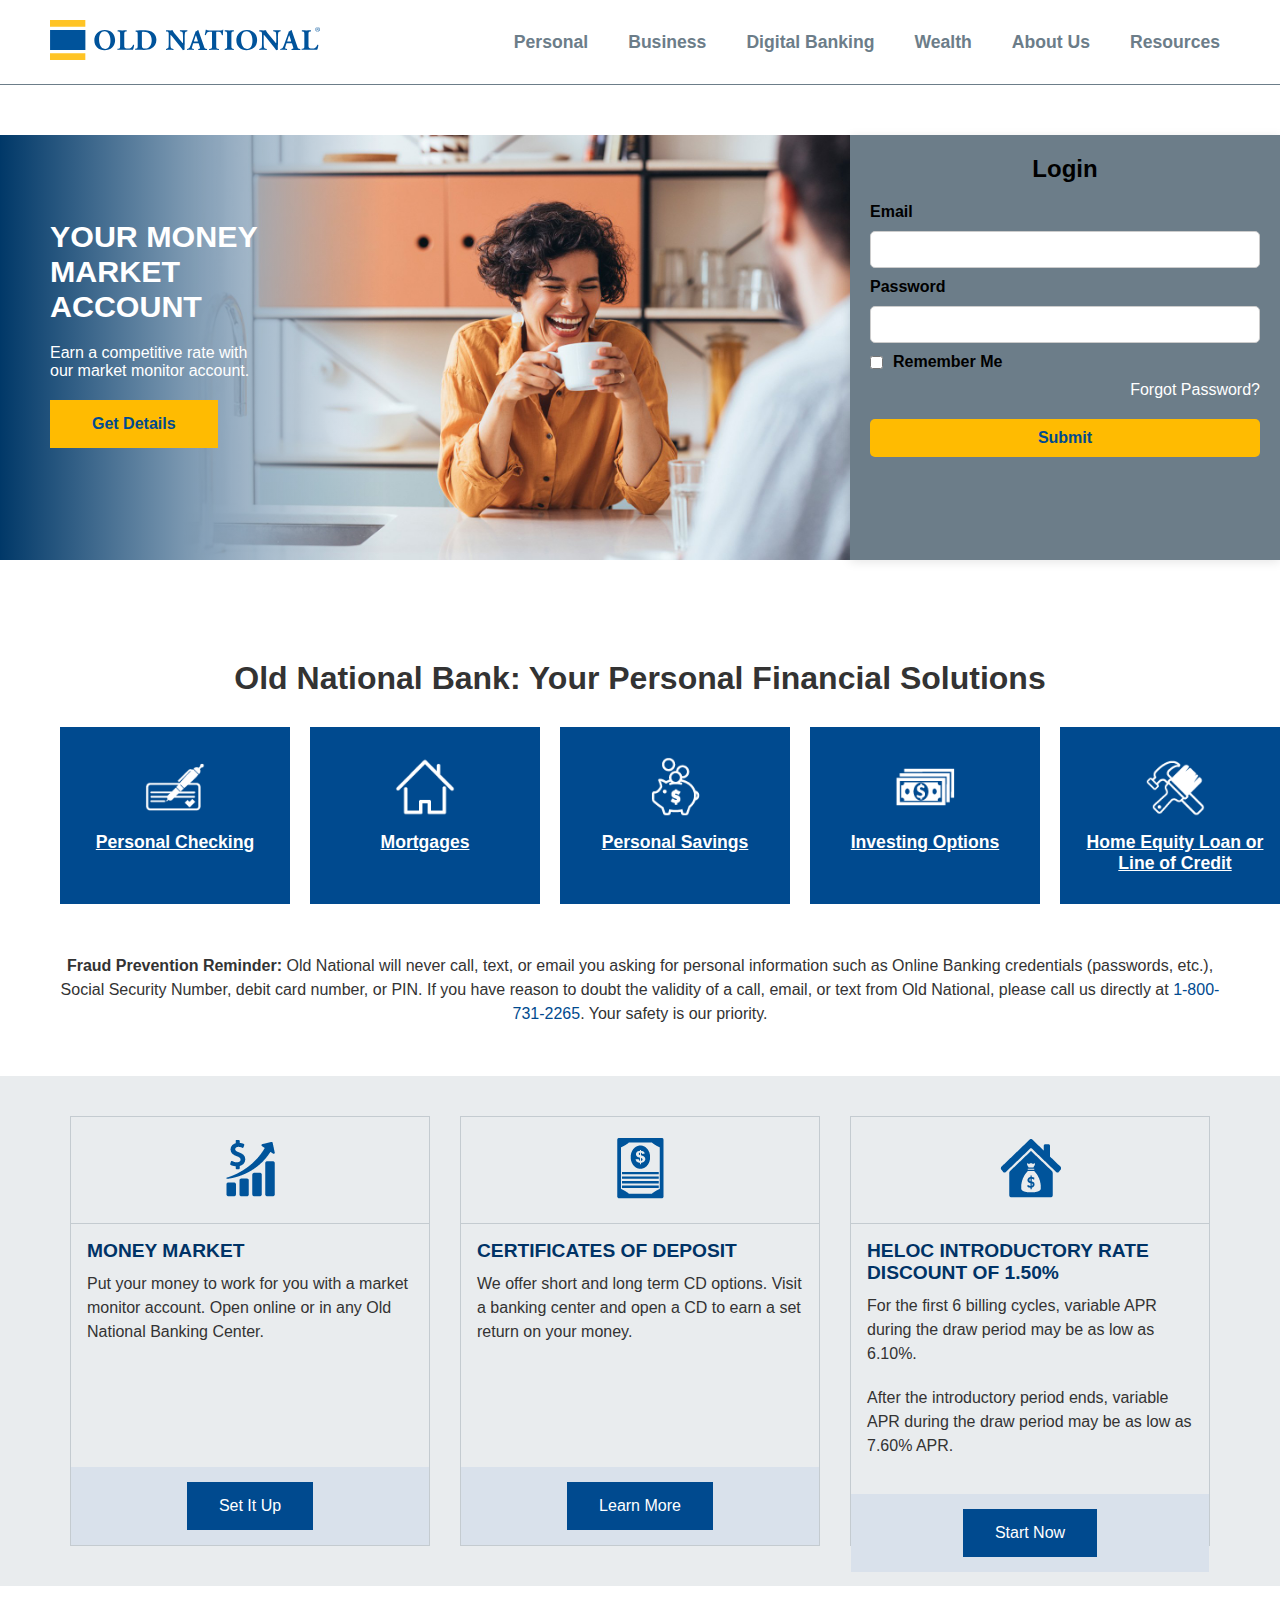
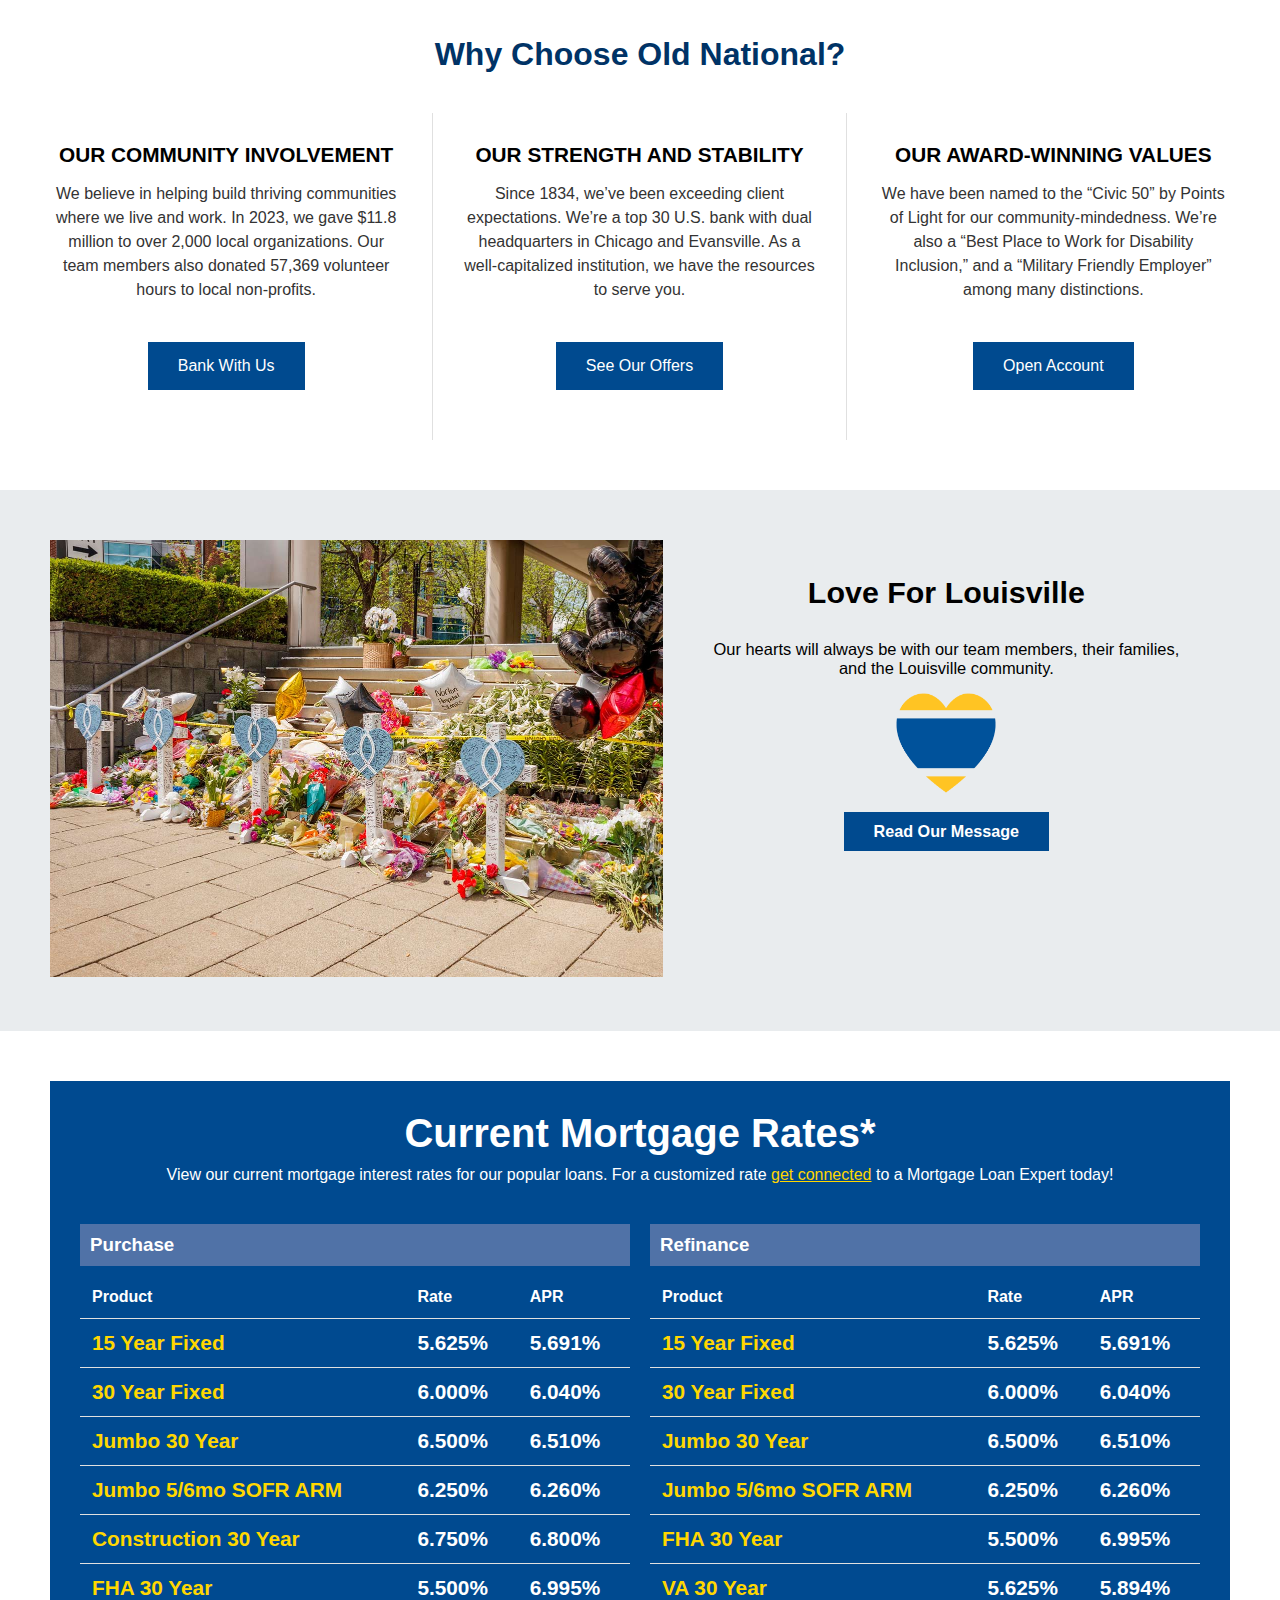
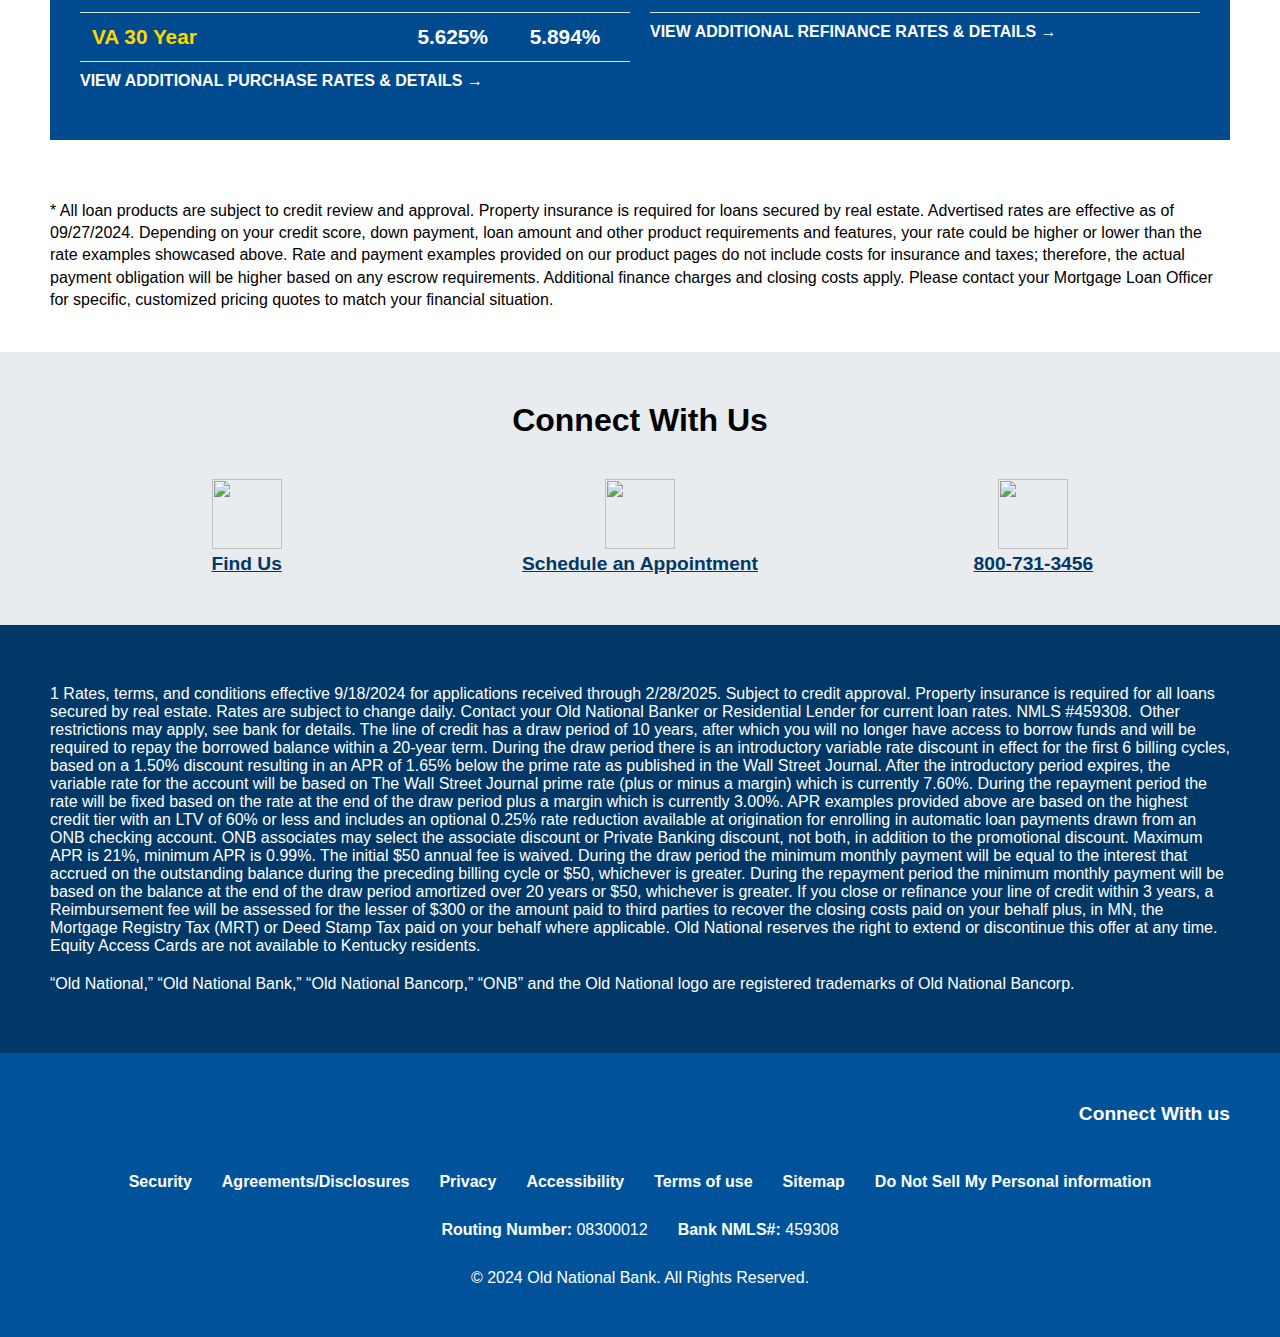
==== index.html @ 46759525 "first commit" ====
<!DOCTYPE html>
<html lang="en">
<head>
  <meta charset="UTF-8">
  <meta name="viewport" content="width=device-width, initial-scale=1.0">
  <title>Responsive Navbar</title>
  <link rel="stylesheet" href="/css/style.css">
  
</head>
<body>

  <!-- Navbar Section -->
  <nav class="navbar">
    <div class="logo">
      <img src="/assets/image/svgexport-2.svg" alt="Logo">
    </div>
    <ul class="nav-links">
      <li><a href="#">Personal</a></li>
      <li><a href="#">Business</a></li>
      <li><a href="#">Digital Banking</a></li>
      <li><a href="#">Wealth</a></li>
      <li><a href="#">About Us</a></li>
      <li><a href="#">Resources</a></li>
    </ul>
    <div class="menu-icon">
      <span>&#9776;</span>
    </div>
  </nav>
   <div class="secTwo">
    <img src="/assets/image/gettyimages-1421336530_1920x960.jpg" alt="" class="obj1">
    <div class="overlay"></div>
    <div class="OverlayText">
      <h2>YOUR MONEY MARKET ACCOUNT</h2>
      <p>Earn a competitive rate with our market monitor account.</p>
      <button>Get Details</button>
     </div>
    <div class="login-container">
      <h2>Login</h2>
      <form action="/login" method="post">
          <label for="email">Email</label>
          <input type="email" id="email" name="email" required>
  
          <label for="password">Password</label>
          <input type="password" id="password" name="password" required>
  
          <div class="checkbox-label">
              <input type="checkbox" id="remember" name="remember">
              <label for="remember">Remember Me</label>
          </div>
  
          <a href="/forgot-password" class="forgot-password">Forgot Password?</a>
  
          <button type="submit">Submit</button>
      </form>
  </div>
  </div>

  <div class="container12">
    <h1>Old National Bank: Your Personal Financial Solutions</h1>

    <div class="card-container">
        <div class="card">
            <img src="/assets/image/order-checks-white_70x70.png" alt="Personal Checking">
            <p> <a href="">Personal Checking</a></p>
        </div>
        <div class="card">
            <img src="/assets/image/house-white_70x70.png" alt="Mortgages">
            <p><a href=""> Mortgages </a></p>
        </div>
        <div class="card">
            <img src="/assets/image/personal-savings-icon.png" alt="Personal Savings">
            <p><a href="">Personal Savings </a> </p>
        </div>
        <div class="card">
            <img src="/assets/image/dollar-white_70x70.png" alt="Investing Options">
            <p><a href="">Investing Options</a> </p>
        </div>
        <div class="card">
            <img src="/assets/image/heloc-icon-white.png" alt="Home Equity Loan or Line of Credit">
            <p><a href=""> Home Equity Loan or Line of Credit </a></p>
        </div>
    </div>

    <p class="disclaimer">
        <strong>Fraud Prevention Reminder:</strong> Old National will never call, text, or email you asking for personal information such as Online Banking credentials (passwords, etc.), Social Security Number, debit card number, or PIN. If you have reason to doubt the validity of a call, email, or text from Old National, please call us directly at 
        <a href="tel:1-800-731-2265">1-800-731-2265</a>. Your safety is our priority.
    </p>
</div>

   
  <!-- Sidebar for Mobile -->
  <div class="sidebar" id="sidebar">
    <span class="close-btn" id="closeBtn">&times;</span>
    <ul>
      <li><a href="#">Personal</a></li>
      <li><a href="#">Business</a></li>
      <li><a href="#">Digital Banking</a></li>
      <li><a href="#">Wealth</a></li>
      <li><a href="#">About Us</a></li>
      <li><a href="#">Resources</a></li>
    </ul>
  </div>
  <div class="container2">
    <div class="card2">
            <div class="icon">
            <img src="/assets/image/money-market_70x70.png" alt="Money Market">
        </div>
        <div class="moneyMarket">
        <h3>MONEY MARKET</h3>
        <p>Put your money to work for you with a market monitor account. Open online or in any Old National Banking Center.</p>
    </div>
        <div class="button-container cxx">
            <button class="btn">Set It Up</button>
        </div>
    </div>

    <div class="card2">
        <div class="icon">
            <img src="/assets/image/cd-options_70x70.png" alt="Certificates of Deposit">
        </div>
        <div class="certificate">
        <h3>CERTIFICATES OF DEPOSIT</h3>
        <p>We offer short and long term CD options. Visit a banking center and open a CD to earn a set return on your money.</p>
    </div>
        <div class="button-container cxx">
            <button class="btn">Learn More</button>
        </div>
    </div>

    <div class="card2">
        <div class="icon">
            <img src="/assets/image/heloc-discount_70x70.png" alt="HELOC Introductory Rate">
        </div>
        <div class="heloc">
        <h3>HELOC INTRODUCTORY RATE DISCOUNT OF 1.50%</h3>
        <p>For the first 6 billing cycles, variable APR during the draw period may be as low as 6.10%.</p><p>After the introductory period ends, variable APR during the draw period may be as low as 7.60% APR.</p>
    </div>
        <div class="button-container ">
            <button class="btn">Start Now</button>
        </div>
    </div>
</div>
<div class="why-choose-container">
  <h2>Why Choose Old National?</h2>

  <div class="why-choose-cards">

      <div class="why-choose-card cxx2">
          <h3>OUR COMMUNITY INVOLVEMENT</h3>
          <p>We believe in helping build thriving communities where we live and work. In 2023, we gave $11.8 million to over 2,000 local organizations. Our team members also donated 57,369 volunteer hours to local non-profits.</p>
          <div class="button-container">
              <button class="btn">Bank With Us</button>
          </div>
      </div>

      <div class="why-choose-card cxx2 ">
          <h3>OUR STRENGTH AND STABILITY</h3>
          <p>Since 1834, we’ve been exceeding client expectations. We’re a top 30 U.S. bank with dual headquarters in Chicago and Evansville. As a well-capitalized institution, we have the resources to serve you.</p>
          <div class="button-container cxx3">
              <button class="btn">See Our Offers</button>
          </div>
      </div>

      <div class="why-choose-card">
          <h3>OUR AWARD-WINNING VALUES</h3>
          <p>We have been named to the “Civic 50” by Points of Light for our community-mindedness. We’re also a “Best Place to Work for Disability Inclusion,” and a “Military Friendly Employer” among many distinctions.</p>
          <div class="button-container">
              <button class="btn">Open Account</button>
          </div>
      </div>

  </div>
</div>
<div class="container4">
  <div>
      <img src="/assets/image/2430807-love-for-louisville-1225x873.jpg" alt="">
  </div>
  <div class="container4Text">
      <h2>Love For Louisville</h2>
      <p>Our hearts will always be with our team members, their families, and the Louisville community.</p>
      <div class="onbImg">
      <img src="/assets/image/onb-heart_388x345.png" alt="" width="50%">
  </div> 
      <button>Read Our Message</button>
  </div>
</div>
<div class="rates-section">
  <h1>Current Mortgage Rates*</h1>
  <p class="subheading">
      View our current mortgage interest rates for our popular loans. For a customized rate <a href="#">get connected</a> to a Mortgage Loan Expert today!
  </p>

  <div class="rates-container">
      <!-- Purchase Rates Table -->
      <div class="rates-table">
          <div class="table-heading">
              <h3>Purchase</h3>
          </div>
          <table>
              <thead>
                  <tr>
                      <th>Product</th>
                      <th>Rate</th>
                      <th>APR</th>
                  </tr>
              </thead>
              <tbody>
                  <tr>
                      <td class="highlight">15 Year Fixed</td>
                      <td >5.625%</td>
                      <td>5.691%</td>
                  </tr>
                  <tr>
                      <td class="highlight">30 Year Fixed</td>
                      <td>6.000%</td>
                      <td>6.040%</td>
                  </tr>
                  <tr>
                      <td class="highlight">Jumbo 30 Year</td>
                      <td>6.500%</td>
                      <td>6.510%</td>
                  </tr>
                  <tr>
                      <td class="highlight">Jumbo 5/6mo SOFR ARM</td>
                      <td>6.250%</td>
                      <td>6.260%</td>
                  </tr>
                  <tr>
                      <td class="highlight">Construction 30 Year</td>
                      <td >6.750%</td>
                      <td>6.800%</td>
                  </tr>
                  <tr>
                      <td class="highlight">FHA 30 Year</td>
                      <td>5.500%</td>
                      <td>6.995%</td>
                  </tr>
                  <tr>
                      <td class="highlight">VA 30 Year</td>
                      <td>5.625%</td>
                      <td>5.894%</td>
                  </tr>
              </tbody>
          </table>
          <p class="details-link">VIEW ADDITIONAL PURCHASE RATES & DETAILS →</p>
      </div>

      <!-- Refinance Rates Table -->
      <div class="rates-table">
          <div class="table-heading">
              <h3>Refinance</h3>
          </div>
          <table>
              <thead>
                  <tr>
                      <th>Product</th>
                      <th>Rate</th>
                      <th>APR</th>
                  </tr>
              </thead>
              <tbody>
                  <tr>
                      <td class="highlight">15 Year Fixed</td>
                      <td>5.625%</td>
                      <td>5.691%</td>
                  </tr>
                  <tr>
                      <td class="highlight">30 Year Fixed</td>
                      <td>6.000%</td>
                      <td>6.040%</td>
                  </tr>
                  <tr>
                      <td class="highlight">Jumbo 30 Year</td>
                      <td>6.500%</td>
                      <td>6.510%</td>
                  </tr>
                  <tr>
                      <td class="highlight">Jumbo 5/6mo SOFR ARM</td>
                      <td>6.250%</td>
                      <td>6.260%</td>
                  </tr>
                  <tr>
                      <td class="highlight">FHA 30 Year</td>
                      <td>5.500%</td>
                      <td>6.995%</td>
                  </tr>
                  <tr>
                      <td class="highlight">VA 30 Year</td>
                      <td>5.625%</td>
                      <td>5.894%</td>
                  </tr>
              </tbody>
          </table>
          <p class="details-link">VIEW ADDITIONAL REFINANCE RATES & DETAILS →</p>
      </div>
  </div>
</div>
<div class="allLoan"><p>* All loan products are subject to credit review and approval. Property insurance is required for loans secured by real estate. Advertised rates are effective as of 09/27/2024. Depending on your credit score, down payment, loan amount and other product requirements and features, your rate could be higher or lower than the rate examples showcased above. Rate and payment examples provided on our product pages do not include costs for insurance and taxes; therefore, the actual payment obligation will be higher based on any escrow requirements. Additional finance charges and closing costs apply. Please contact your Mortgage Loan Officer for specific, customized pricing quotes to match your financial situation.</p></div>
<div class="container5">
  <h2>Connect With Us</h2>
  <div class="flex2">
      <div>
           <img src="/image/find-us_70x70.png" alt="">
          <p><a href="#">Find Us</a></p>
      </div>
      <div>
          <img src="/image/schedule-appointment_70x70.png" alt="">
          <p><a href="#">Schedule an Appointment</a></p>
      </div>
      <div>
          <img src="/image/call-phone_70x70.png" alt="">
          <p><a href="#">800-731-3456</a></p>
      </div>
  </div>
</div>
<div class="container6">
  <p>
      1 Rates, terms, and conditions effective 9/18/2024 for applications received through 2/28/2025. Subject to credit approval. Property insurance is required for all loans secured by real estate. Rates are subject to change daily. Contact your Old National Banker or Residential Lender for current loan rates. NMLS #459308.  Other restrictions may apply, see bank for details. The line of credit has a draw period of 10 years, after which you will no longer have access to borrow funds and will be required to repay the borrowed balance within a 20-year term. During the draw period there is an introductory variable rate discount in effect for the first 6 billing cycles, based on a 1.50% discount resulting in an APR of 1.65% below the prime rate as published in the Wall Street Journal. After the introductory period expires, the variable rate for the account will be based on The Wall Street Journal prime rate (plus or minus a margin) which is currently 7.60%. During the repayment period the rate will be fixed based on the rate at the end of the draw period plus a margin which is currently 3.00%. APR examples provided above are based on the highest credit tier with an LTV of 60% or less and includes an optional 0.25% rate reduction available at origination for enrolling in automatic loan payments drawn from an ONB checking account. ONB associates may select the associate discount or Private Banking discount, not both, in addition to the promotional discount. Maximum APR is 21%, minimum APR is 0.99%. The initial $50 annual fee is waived. During the draw period the minimum monthly payment will be equal to the interest that accrued on the outstanding balance during the preceding billing cycle or $50, whichever is greater. During the repayment period the minimum monthly payment will be based on the balance at the end of the draw period amortized over 20 years or $50, whichever is greater. If you close or refinance your line of credit within 3 years, a Reimbursement fee will be assessed for the lesser of $300 or the amount paid to third parties to recover the closing costs paid on your behalf plus, in MN, the Mortgage Registry Tax (MRT) or Deed Stamp Tax paid on your behalf where applicable. Old National reserves the right to extend or discontinue this offer at any time. Equity Access Cards are not available to Kentucky residents.
  </p>
  <p>“Old National,” “Old National Bank,” “Old National Bancorp,” “ONB” and the Old National logo are registered trademarks of Old National Bancorp.</p>
</div>
<div class="footer">
    <div class="footerFirst">
        <div>
            <img src="/image/fdic_member-white.png" alt="">
            <img src="/image/house-white_70x70.png" alt="">
        </div>
        <div>
            <h3>
                Connect With us
            </h3>
            <img src="/image/svgexport-4.svg" alt="">
            <img src="/image/svgexport-5.svg" alt="">
            <img src="/image/svgexport-6.svg" alt="">
            <img src="/image/svgexport-7.svg" alt="">
        </div>
    </div>
    <div class="footer2">
        <ul>
            <li><a href="#">Security</a></li>
            <li><a href="#">Agreements/Disclosures</a></li>
            <li><a href="#">Privacy</a></li>
            <li><a href="#">Accessibility</a></li>
            <li><a href="#">Terms of use</a></li>
            <li><a href="#">Sitemap</a></li>
            <li><a href="#">Do Not Sell My Personal information</a></li>
        </ul>
    </div>
    <div class="footer3">
        <p>Routing Number: <span> 08300012</span></a></p>
        <p>Bank NMLS#: <span>459308</span></p>
    </div>
    <div class="footer4">
        <p>© 2024 Old National Bank. All Rights Reserved.</p>
    </div>
    </div>
  <script>
    document.querySelector('.menu-icon').addEventListener('click', function() {
      document.getElementById('sidebar').style.width = '100%';
    });
  

    document.getElementById('closeBtn').addEventListener('click', function() {
      document.getElementById('sidebar').style.width = '0';
    });
  </script>

</body>
</html>
---- css/style.css ----
*{
    margin: 0;
    padding: 0;
    box-sizing: border-box;
}
body {
    font-family: Arial, sans-serif;
  }

  .navbar {
    display: flex;
    justify-content: space-between;
    align-items: center;
    padding: 20px 50px;
    background-color: white;
    border-bottom: 1px solid #6C7D89;
  }

  .logo img {
    height: 40px;
  }

  .nav-links {
    list-style-type: none;
    display: flex;
    align-items: center;
    gap: 20px;
  }

  .nav-links li {
    margin: 0 10px;
  }

  .nav-links li a {
    color: #6C7D89;
    font-weight: bolder;
    font-size: 1.1rem;
    text-decoration: none;
    transition: background-color 0.3s;
    padding-bottom: 27px;
  }

  .nav-links li a:hover {
    border-bottom: 4px solid blue;
  }

  .menu-icon {
    display: none;
    font-size: 30px;
    cursor: pointer;
  }

  /* Sidebar Styles */
  .sidebar {
    height: 100%;
    width: 0;
    position: fixed;
    top: 0;
    right: 0;
    background-color: white;
    overflow-x: hidden;
    transition: 0.5s;
    padding-top: 60px;
  }

  .sidebar a {
    padding: 15px;
    text-decoration: none;
    font-size: 22px;
    color: black;
    border-bottom: 1px solid #575757;
    display: block;
    transition: 0.3s;
  }

  .sidebar a:hover {
    background-color: #575757;
  }

  .close-btn {
    position: absolute;
    top: 10px;
    right: 20px;
    font-size: 36px;
    cursor: pointer;
  }
  .login-container {
    background-color: #6c7d89;
    padding: 20px;
    box-shadow: 0 2px 10px rgba(0, 0, 0, 0.1);
    width: 100%;
}
.login-container h2 {
    text-align: center;
    margin-bottom: 20px;
}
.login-container label {
    font-weight: bold;
}
.login-container input[type="email"],
.login-container input[type="password"] {
    width: 100%;
    padding: 10px;
    margin: 10px 0;
    border: 1px solid #ccc;
    border-radius: 5px;
}
.login-container input[type="checkbox"] {
    margin-right: 10px;
}
.login-container .checkbox-label {
    font-weight: normal;
    display: flex;
    align-items: center;
    margin-bottom: 10px;
}
.login-container .forgot-password {
    display: block;
    text-align: right;
    margin-bottom: 20px;
    color: white;
    text-decoration: none;
}
.login-container .forgot-password:hover {
    text-decoration: underline;
}
.login-container button {
    width: 100%;
    padding: 10px;
    background-color: #ffbb01;
    color: #004A8F;
    font-size: 1rem;
    font-weight: bolder;
    border: none;
    border-radius: 5px;
    cursor: pointer;
}
.login-container button:hover {
    background-color: #d19c0a;
}
.secTwo{
    display: grid;
    grid-template-columns: repeat(2,1fr);
    margin-top: 50px;
    position: relative;
}
.OverlayText{
  width: 320px;
  padding: 10px 50px;
  position: absolute;
  top: 15%;
}
.OverlayText h2{
  font-size: 1.9rem;
  padding: 10px 0;
  font-weight: bolder;
  color: white;
}
.OverlayText p{
  padding: 10px 0;
  color: white;
}
.OverlayText button{
  background-color: #ffbb01;
  border: none;
  outline: none;
  color: #004A8F;
  font-size: 1rem;
  font-weight: bolder;
  padding: 15px 42px;
  margin: 10px 0;
}
.OverlayText button:hover{
  background-color: #d19c0a;
}
.secTwo img{
    width: 850px;
    min-height: 100%;
}
.overlay {
  position: absolute;
  top: 0;
  left: 0;
  width: 30%;
  height: 100%;
  background-image: linear-gradient(90deg, #003868 0px, #00000000 100%);;
  max-width: 65%;
}
.container12 {
  /* text-align: center; */
  width: 100%;
  padding: 50px 50px;
}

.container12 h1 {
  font-size: 2rem;
  color: #333;
  padding-top: 50px;
  text-align: center;
}

.card-container {
  display: grid;
  padding-top: 20px;
  grid-template-columns: repeat(5,1fr);
}
.card-container a{
  color: white;
}

.card {
  background-color: #004A8F;
  color: white;
  padding: 30px 20px;
  width: 230px;
  margin: 10px;
  text-align: center;
}
.card:hover{
  background-color: #00386d;

}
.card img {
  display: block;
  margin: 0 auto 15px auto;
  width: 60px;
  height: 60px;
}

.card p {
  font-size: 1.1rem;
  font-weight: bold;
}

.disclaimer {
  margin-top: 40px;
  font-size: 1rem;
  color: #333;
  width: 100%;
  text-align: center;
  line-height: 1.5;
}

.disclaimer a {
  color: #004A8F;
  text-decoration: none;
}

.disclaimer a:hover {
  text-decoration: underline;
}

.container2 {
  padding: 40px;
  background-color: #e9ecee;
  display: flex;
  align-items: center;
  justify-content: center;
  gap: 30px;
}

.card2 {
  border: 1px solid #C4CBD0;
  flex-basis: 30%;
  height: 430px;
}


.icon img {
  width: 70px;
  height: 70px;
}
.icon{
  padding: 16px;
  padding: 16px;
  border-bottom: 1px solid  #C4CBD0;
  text-align: center;
}
.moneyMarket,.certificate,.heloc{
  padding: 16px;
}

.card2 h3 {
  color: #003366;
  margin-bottom: 10px;
  font-size: 1.2em;
  font-weight: 700;
}

.card2 p {
  color: #333333;
  font-size: 1rem;
  line-height: 1.5;
  margin-bottom: 20px;
}

.card2 .button-container {
  background-color: #d9e1eb;
  padding: 15px 0;
  text-align: center;
}

.card2 .btn {
  background-color: #004A8F;
  color: white;
  padding: 15px 32px;
  border: none;
  cursor: pointer;
  font-size: 1em;
}
.cxx{
  margin-top: 87px;
}
.btn:hover {
  background-color: #00386d;
}
.why-choose-container {
  text-align: center;
  padding: 50px 20px;
  background-color: white;
}

.why-choose-container h2 {
  color: #003366;
  font-size: 2em;
  margin-bottom: 40px;
  font-weight: 700;
}

.why-choose-cards {
  display: flex;
  justify-content: space-around;
  flex-wrap: wrap;
}

.why-choose-card {
  background-color: white;
  width: 33.333%;
  text-align: center;
  padding: 30px;
}
.cxx2{
  border-right: 1px solid #e0e0e0;    
}

.why-choose-card h3 {
  color: black;
  font-size: 1.3rem;
  font-weight: bolder;
  margin-bottom: 15px;
}

.why-choose-card p {
  color: #333333;
  font-size: 1rem;
  line-height: 1.5em;
  margin-bottom: 20px;
}

.why-choose-card .button-container {
  text-align: center;
}

.why-choose-card .btn {
  background-color: #004A8F;
  color: white;
  padding: 15px 30px;
  border: none;
  cursor: pointer;
  font-size: 1em;
  margin: 20px 0;
}

.why-choose-card .btn:hover {
  background-color: #00386d;
}
.container4{
  display: grid;
  grid-template-columns: repeat(2,1fr);
  padding: 50px;
  background-color: #e9ecee;

}
.container4 img{
  width: 612.7px;
  height: 436.6px;
}

.onbImg img{
  width: 100px;
  height: 100px;
}
.container4Text{
  text-align: center;
  padding: 20px;
}
.container4Text h2{
  font-size: 1.9rem;
  padding: 15px;
  font-weight: 800;
}
.container4 p{
  padding: 15px;
  font-size: 1.03rem;
}
.container4 button{
  margin: 15px;
  padding: 10px 30px;
  background-color: #004A8F;
  border: none;
  outline: none;
  color: white;
  font-weight: 700;
  font-size: 1.01rem;
}
.container4 button:hover{
  background-color: #00386d;
}
.rates-section {
  margin: 50px;
  padding: 30px 30px;
  text-align: center;
  background-color: #004a90;
}

.rates-section h1 {
  font-size: 2.5em;
  margin-bottom: 10px;
  font-weight: bold;
  color: white;
}

.subheading {
  margin-bottom: 40px;
  font-size: 1rem;
  color: white;
}

.subheading a {
  color: #ffd700;
  text-decoration: underline;
}

.rates-container {
 display: grid;
 grid-template-columns: repeat(2,1fr);
 gap: 20px;
}

.rates-table {
  width: 100%;
  margin-bottom: 20px;
}

.table-heading {
  background-color: #5072a7;
  padding: 10px;
}

.table-heading h3 {
  margin: 0;
  color: white;
  text-align: left;
}

table {
  width: 100%;
  border-collapse: collapse;
  margin-top: 10px;
}

table th, table td {
  padding: 12px;
  text-align: left;
  border-bottom: 1px solid #e0e0e0;
}

th {
  /* background-color: #e0e0e0; */
  font-weight: bold;
  color: white;
}

td{
  color: white;
  font-size: 1.3rem;
  font-weight: bolder;
}
td.highlight {
  color: #ffd700;
  font-weight: bold;
}

.details-link {
  margin-top: 10px;
  text-align: left;
  color: white;
  font-weight: bold;
  cursor: pointer;
}
.allLoan{
  padding: 10px 50px;
  margin-bottom: 30px;
  line-height: 1.4;
}
.container5{
  padding: 50px;
  background-color: #e9ecee;
}
.container5 h2{
  text-align: center;
  font-size: 2rem;
  font-weight: bolder;
  margin-bottom: 40px;
}

.flex2{
  display: grid;
  grid-template-columns: repeat(3,1fr);
  text-align: center;
}
.flex2 img{
  width: 70px;
  height: 70px;
}
.flex2 a{
  color: #003868;
  font-size: 1.2rem;
  font-weight: bolder;
}
.flex2 a:hover{
  color: black;
}
.container6{
  padding: 50px;
  background-color: #003868;
}
.container6 p{
  color: white;
  padding: 10px 0;
}
.footer{
  padding: 50px;
  background-color: #00539b;
}
.footerFirst{
  display: flex;
  justify-content: space-between;
  align-items: center;
}
.footer h3{
  font-size: 1.2rem;
  color: white;
}
.footer img{
  margin-right: 20px;
}
.footer2 ul{
  display: flex;
  align-items: center;
  justify-content: center;
  list-style: none;
  gap: 30px;
  margin: 30px 0;
}
.footer2 a{
  color: white;
  text-decoration: none;
  font-weight: bolder;
}
.footer3{
  display: flex;
  align-items: center;
  justify-content: center;
  gap: 30px;
  color: white;
  font-weight: bolder;
  margin-bottom: 30px;
}
.footer3 span{
  font-weight: normal;
}
.footer4{
  text-align: center;
  color: white;
}
  /* Responsive */
  @media screen and (max-width: 768px) {
    .nav-links {
      display: none;
    }
    .navbar{
      padding: 10px 10px;
    }
    .menu-icon {
      display: block;
    }
    .secTwo{
      grid-template-columns: repeat(1,1fr);
      padding: 0;
      margin: 0;
    }
    .overlay{
      display: none;
    }
    .secTwo img{
      width: 100%;
    }
    .OverlayText{
      position: relative;
      text-align: center;
      width: 100%;
      padding: 0px;
      padding-bottom: 50px;
    }
    .OverlayText h2{
      color: blue;
      font-size: 1.9rem;
    }
    .OverlayText p{
      color: black;
    }
    .container12{
      padding: 30px 10px;
    }
    .card-container {
      display: grid;
      padding-top: 20px;
      grid-template-columns: repeat(2,1fr);
    }
    .card {
      background-color: #004A8F;
      color: white;
      padding: 30px 20px;
      width: 200px;
      margin: 10px;
      text-align: center;
    }
    .container2 {
      flex-direction: column;
  }

  .card2 {
      width: 100%;
  }
  .why-choose-cards {
    flex-direction: column;
    align-items: center;
}

.why-choose-card {
    width: 100%;
}
.cxx2{
    border: none;
    border-bottom: 1px solid #e0e0e0;    
    
}
.container4{
    grid-template-columns: repeat(1,1fr);
    background-color: #e9ecee;
    padding: 40px 20px;
}
.container4 img{
    max-width: 100%;
    height: 100%;
}
.container4Text p{
    font-size: 1rem;
}
.rates-container {
  grid-template-columns: repeat(1,1fr);
  padding: 20px;
}

.rates-table {
  width: 100%;
}
.rates-section {
  margin: 20px 15px;
  padding: 20px 9px;
  text-align: center;
  background-color: #004a90;
}

.rates-section h1 {
  font-size: 1.5em;
  color: white;
  margin-bottom: 10px;
  font-weight: bold;
}
.subheading {
  margin-bottom: 40px;
  font-size: 1rem;
  color: white;
}
td{
  color: white;
  font-size: 0.8rem;
  font-weight: bolder;
}

.details-link {
margin-top: 10px;
text-align: left;
color: white;
cursor: pointer;
font-weight: lighter;
font-size: 0.7rem;
}
.flex2{
display: grid;
grid-template-columns: repeat(2,1fr);
text-align: center;
}
.allLoan{
padding: 10px 10px;
margin-bottom: 30px;
line-height: 1.4;
}
.container6{
padding: 50px 10px;
background-color: #003868;
}
.footer{
  padding: 30px 20px;
} 
.footerFirst{
    flex-direction: column;
    align-items: start;
    gap: 30px;
}
.footer2 ul{
  flex-direction: column;
  align-items: start;
}
.footer3{
  flex-direction: column;
  align-items: start;
}
.footer4{
  text-align: start;
}
}
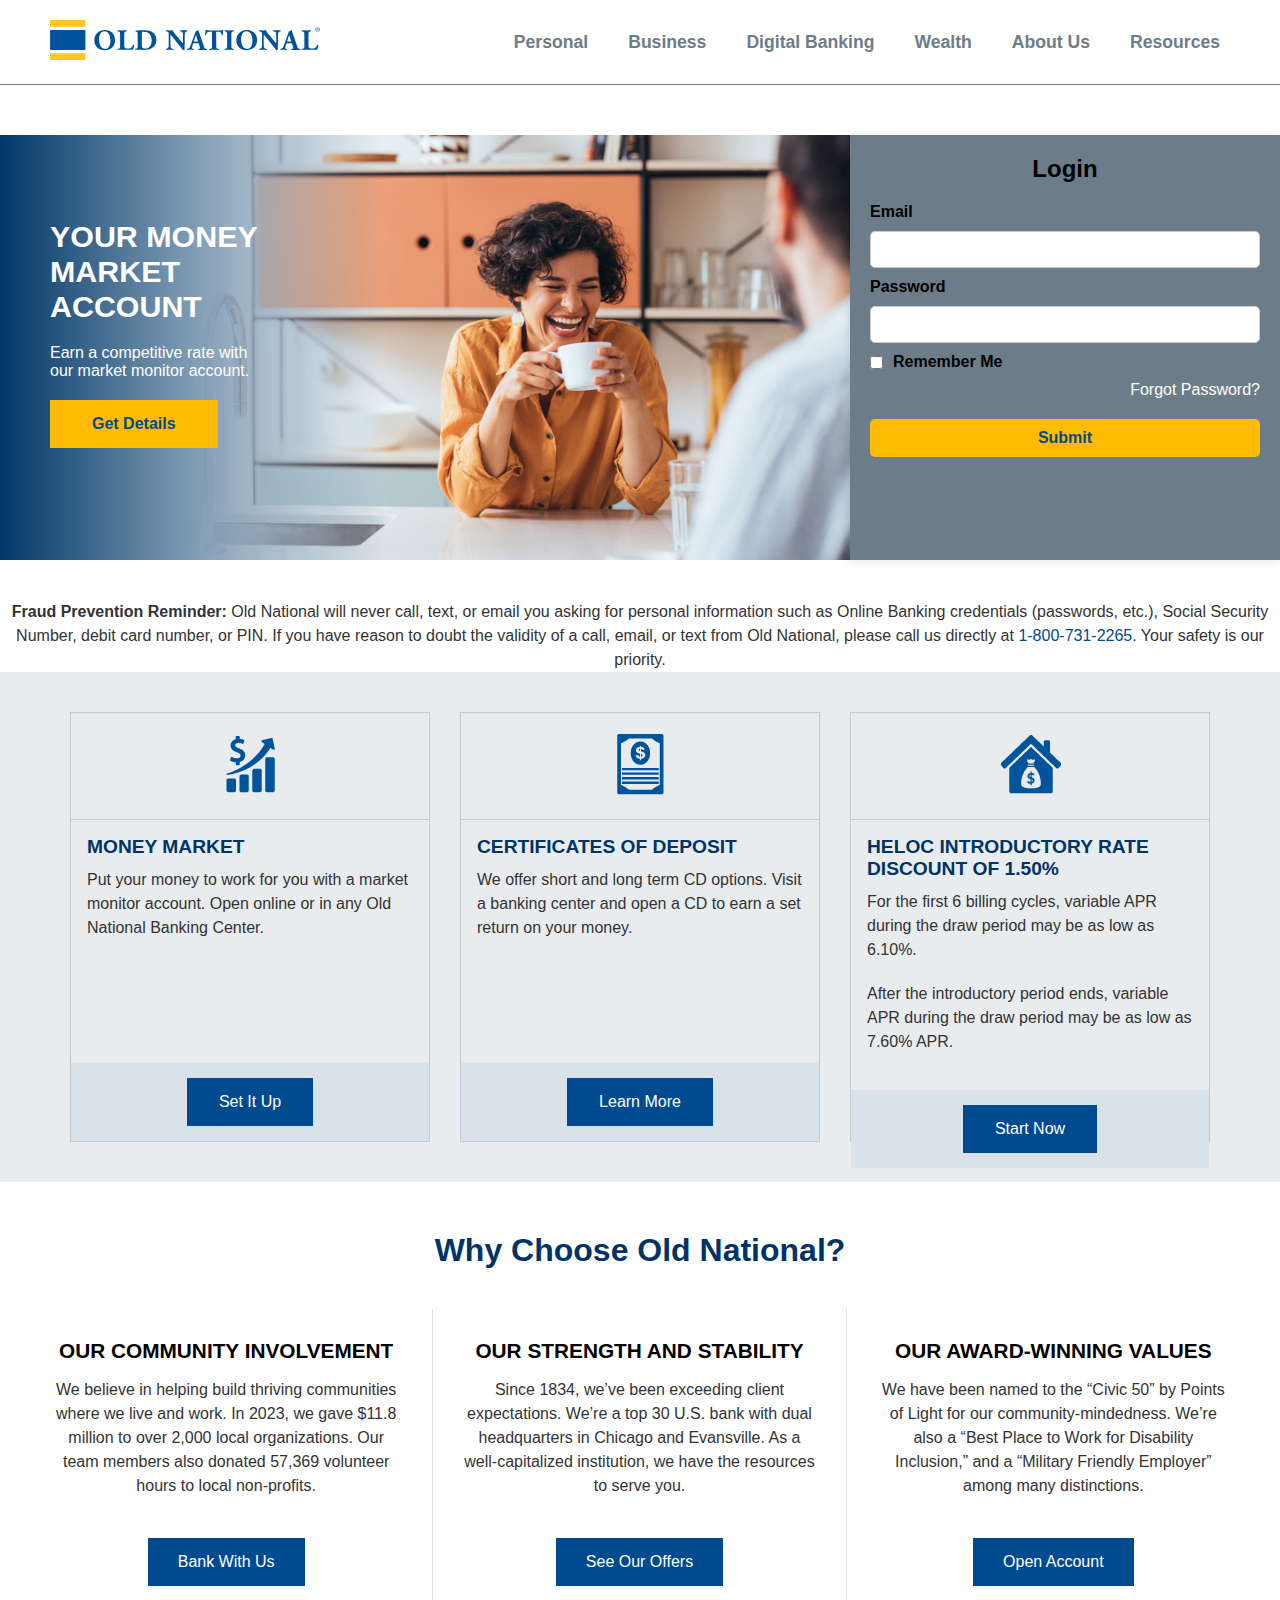
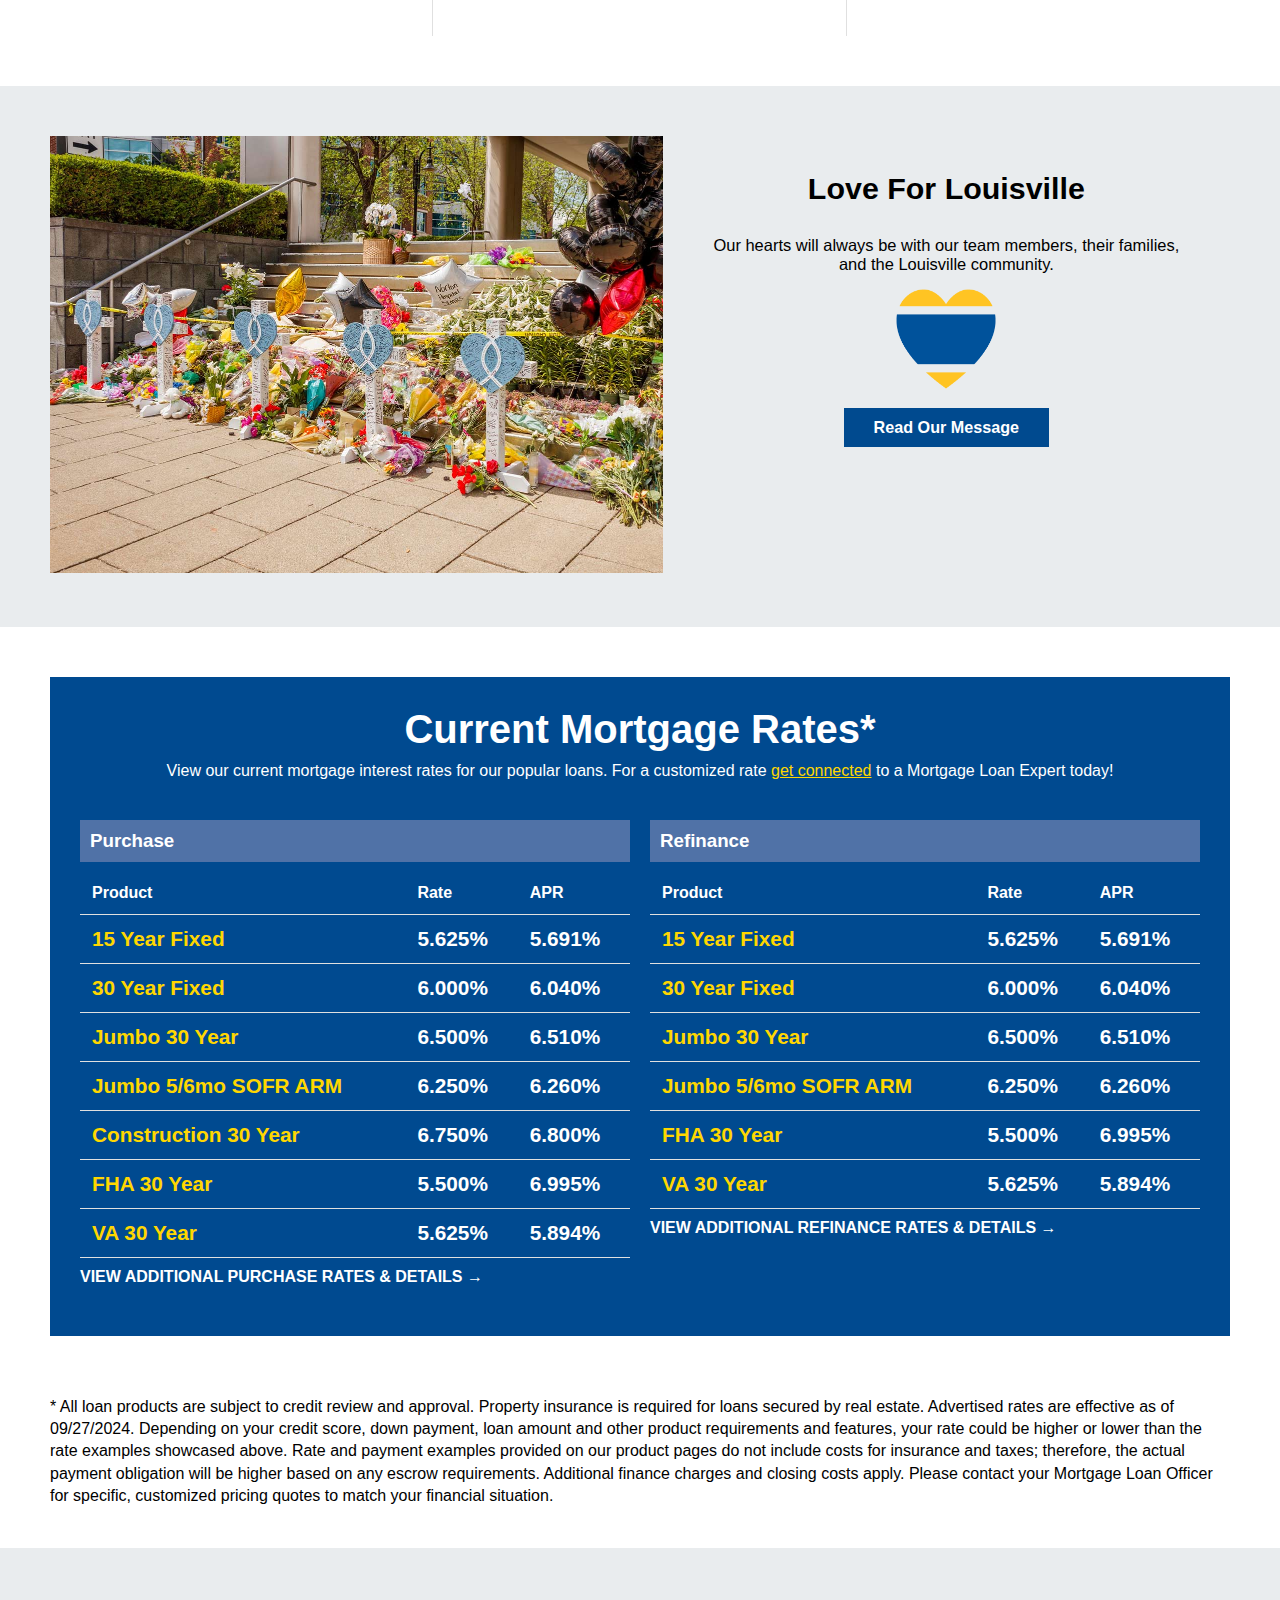
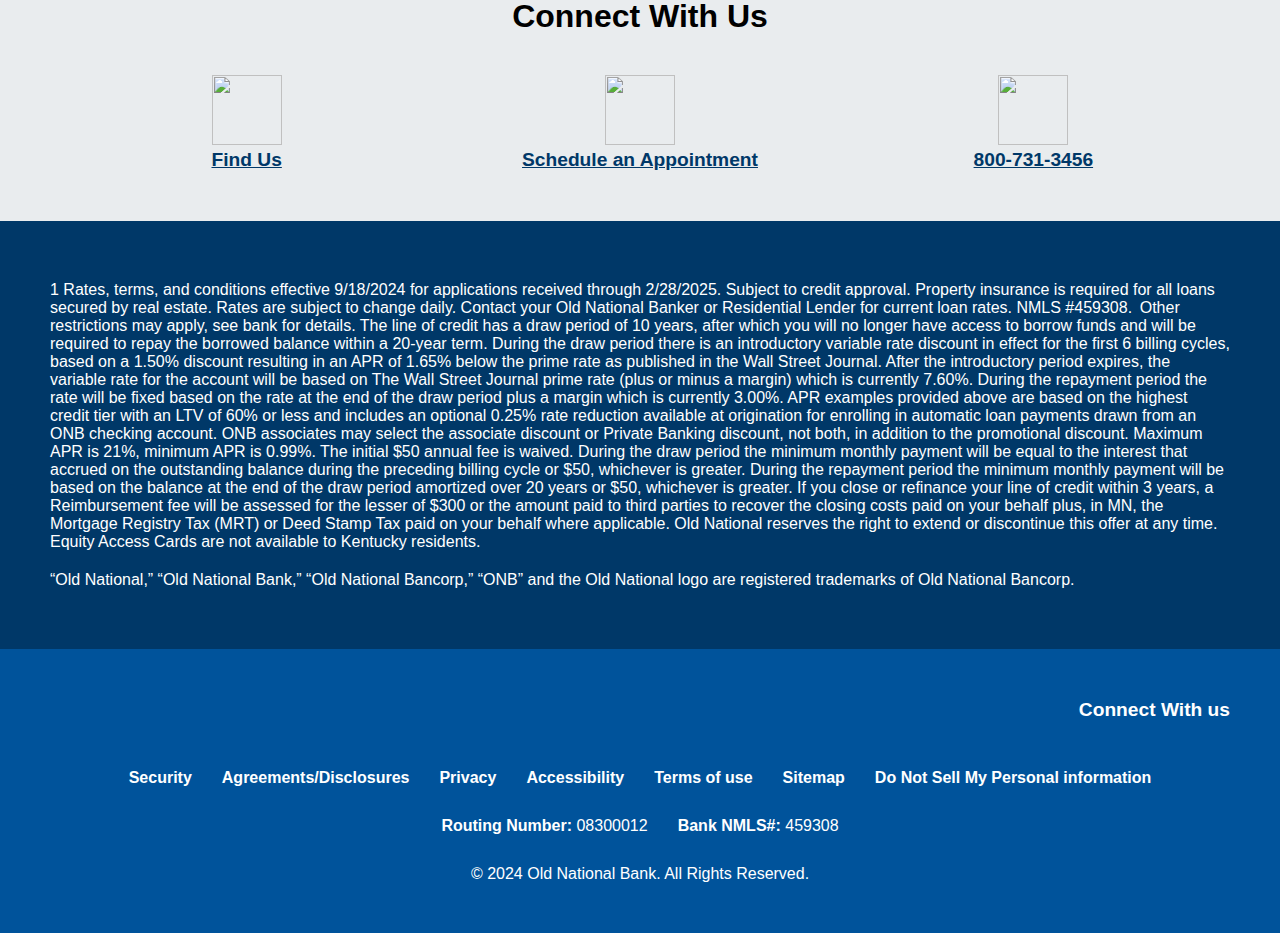
==== commit 1c8f4f59: "first commit" ====
--- a/index.html
+++ b/index.html
@@ -48,14 +48,14 @@
               <label for="remember">Remember Me</label>
           </div>
   
-          <a href="/forgot-password" class="forgot-password">Forgot Password?</a>
+          <a href="/forgo t-password" class="forgot-password">Forgot Password?</a>
   
           <button type="submit">Submit</button>
       </form>
   </div>
   </div>
 
-  <div class="container12">
+  <!-- <div class="container12">
     <h1>Old National Bank: Your Personal Financial Solutions</h1>
 
     <div class="card-container">
@@ -79,7 +79,7 @@
             <img src="/assets/image/heloc-icon-white.png" alt="Home Equity Loan or Line of Credit">
             <p><a href=""> Home Equity Loan or Line of Credit </a></p>
         </div>
-    </div>
+    </div> -->
 
     <p class="disclaimer">
         <strong>Fraud Prevention Reminder:</strong> Old National will never call, text, or email you asking for personal information such as Online Banking credentials (passwords, etc.), Social Security Number, debit card number, or PIN. If you have reason to doubt the validity of a call, email, or text from Old National, please call us directly at 
--- a/css/style.css
+++ b/css/style.css
@@ -622,6 +622,7 @@
     }
     .container12{
       padding: 30px 10px;
+      margin: 0;
     }
     .card-container {
       display: grid;
@@ -632,7 +633,7 @@
       background-color: #004A8F;
       color: white;
       padding: 30px 20px;
-      width: 200px;
+      width: 180px;
       margin: 10px;
       text-align: center;
     }
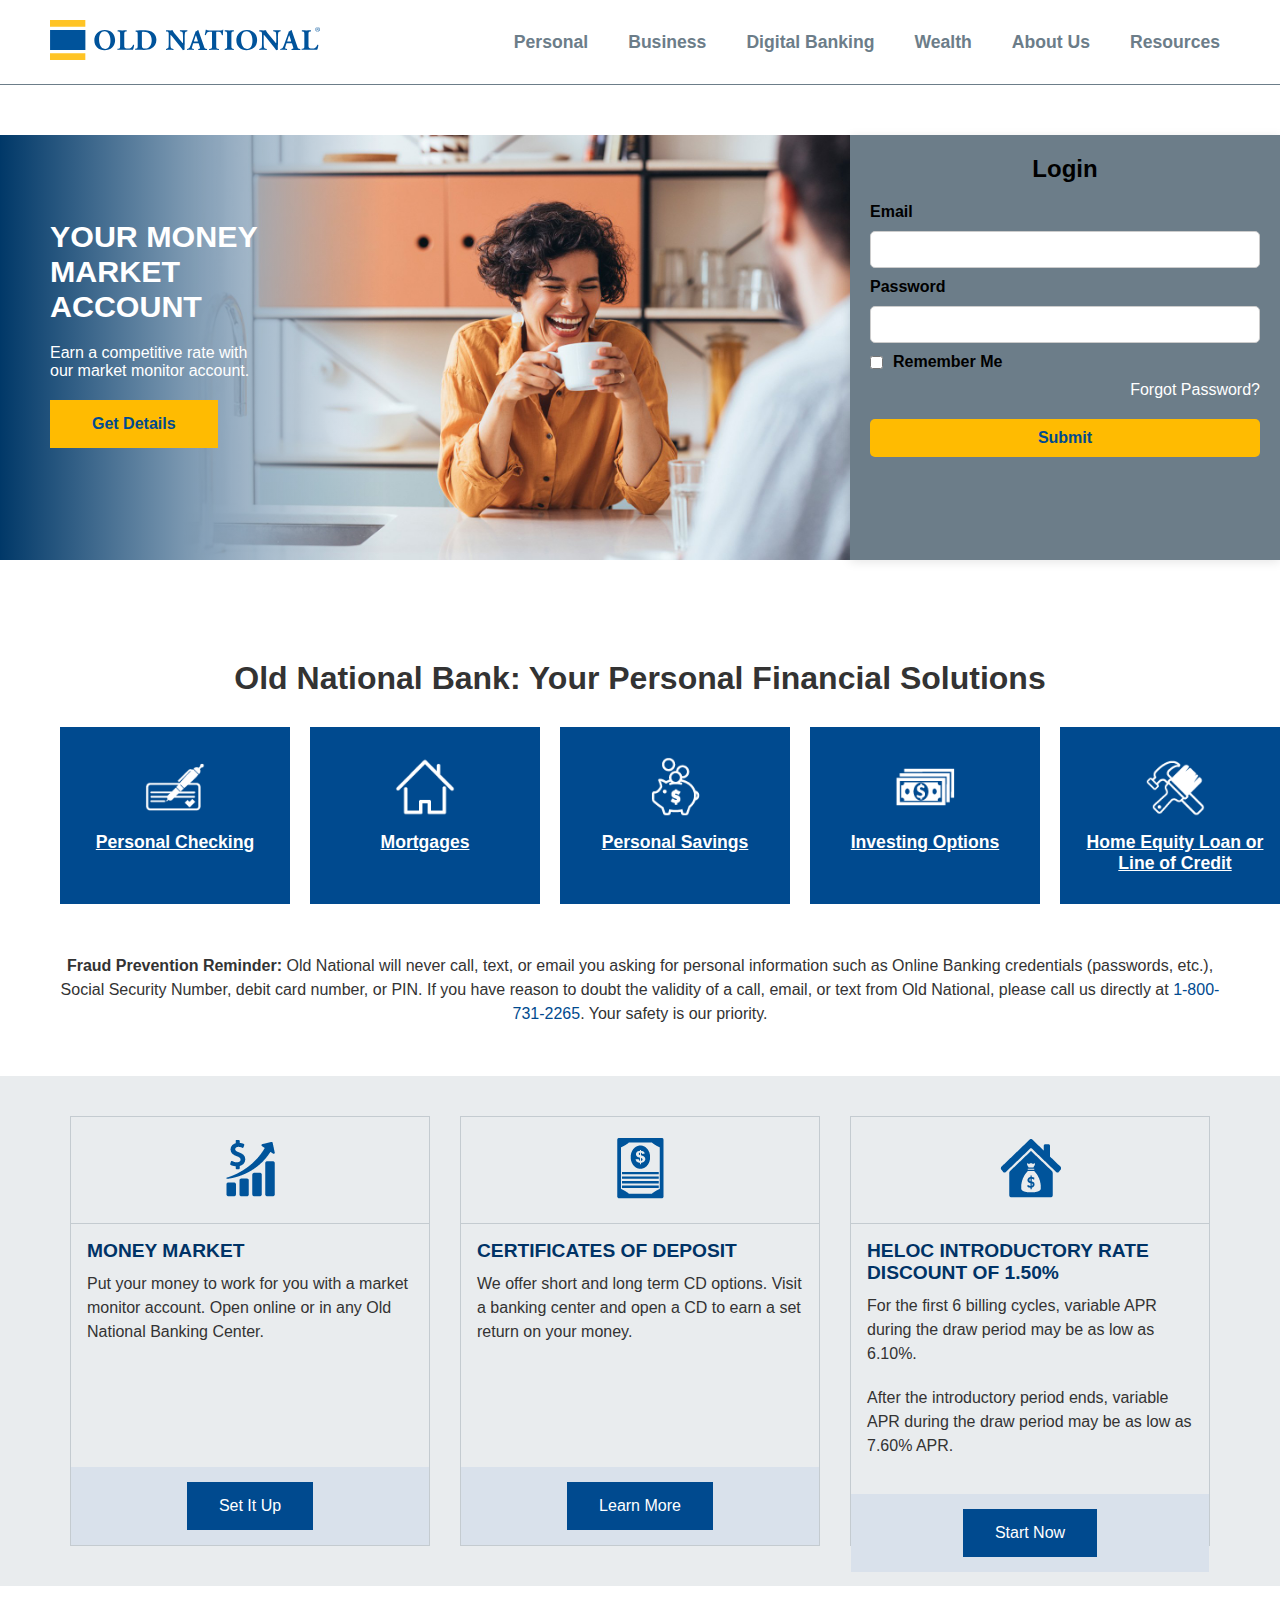
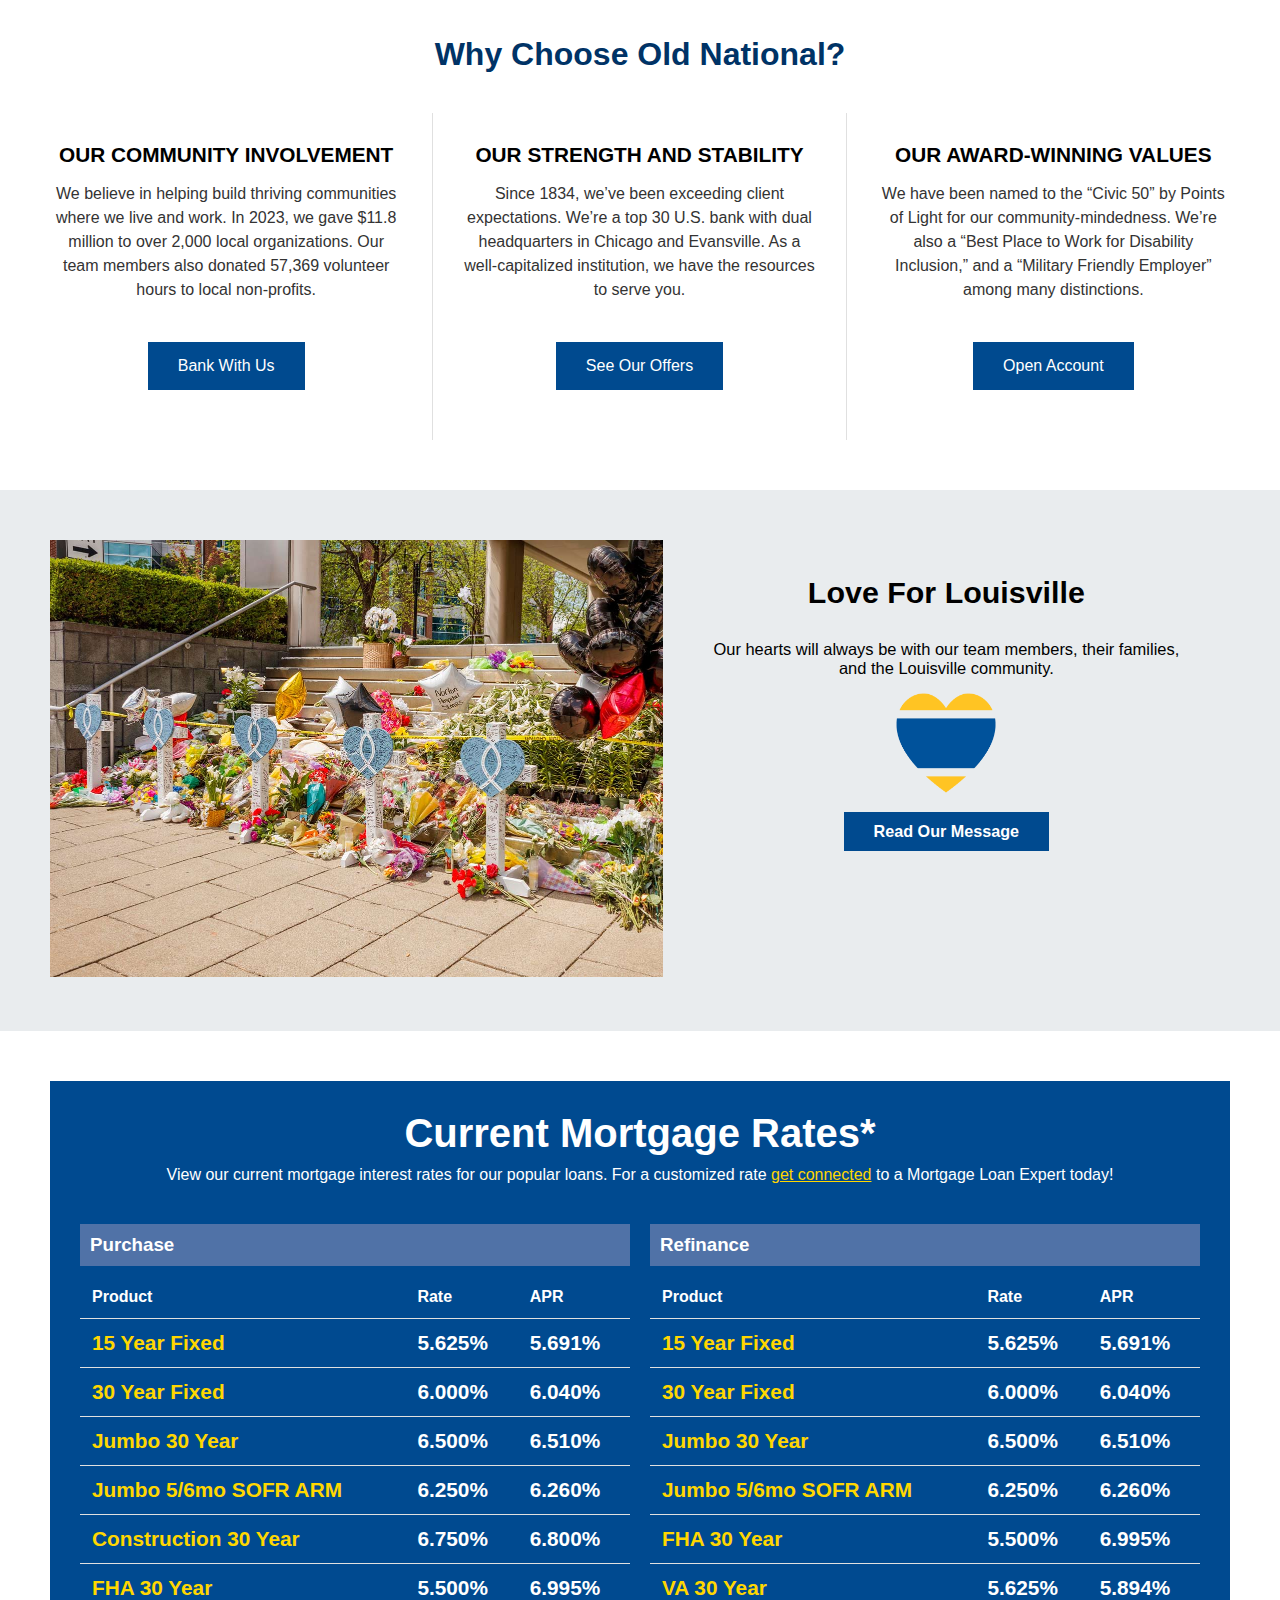
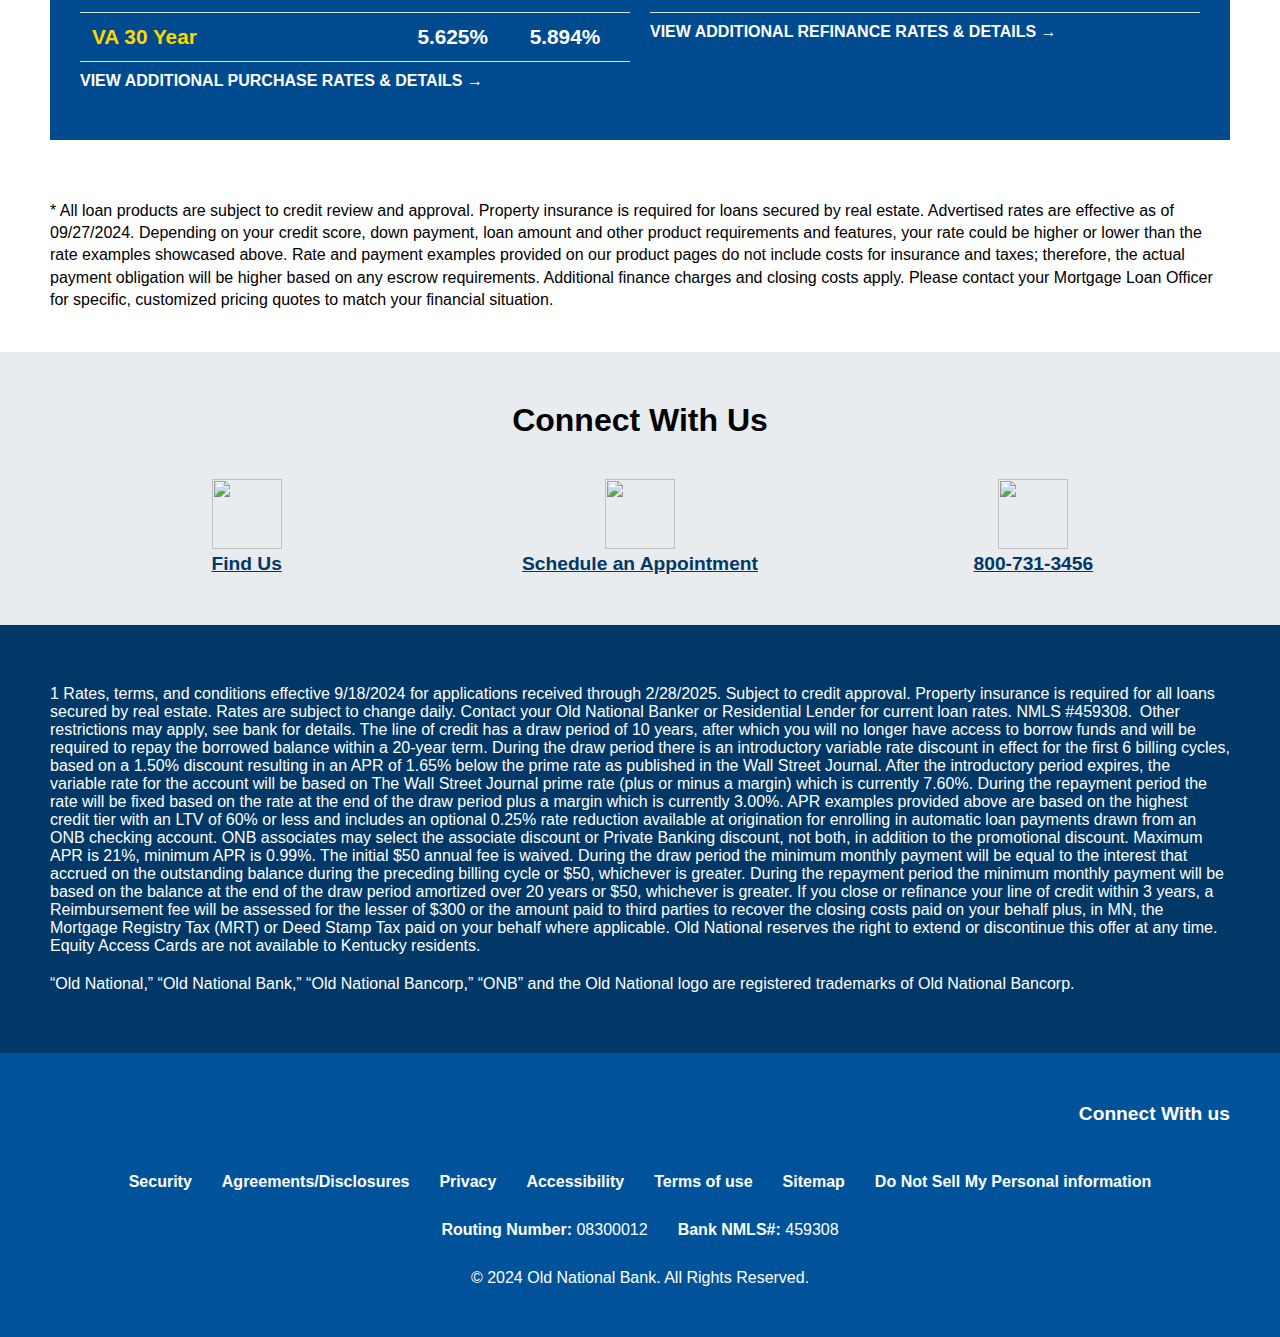
==== commit b35ec0d8: "first commit" ====
--- a/index.html
+++ b/index.html
@@ -55,7 +55,7 @@
   </div>
   </div>
 
-  <!-- <div class="container12">
+  <div class="container12">
     <h1>Old National Bank: Your Personal Financial Solutions</h1>
 
     <div class="card-container">
@@ -79,7 +79,7 @@
             <img src="/assets/image/heloc-icon-white.png" alt="Home Equity Loan or Line of Credit">
             <p><a href=""> Home Equity Loan or Line of Credit </a></p>
         </div>
-    </div> -->
+    </div>
 
     <p class="disclaimer">
         <strong>Fraud Prevention Reminder:</strong> Old National will never call, text, or email you asking for personal information such as Online Banking credentials (passwords, etc.), Social Security Number, debit card number, or PIN. If you have reason to doubt the validity of a call, email, or text from Old National, please call us directly at 
--- a/css/style.css
+++ b/css/style.css
@@ -624,6 +624,9 @@
       padding: 30px 10px;
       margin: 0;
     }
+    .container12 h1{
+      font-size: 1.5rem;
+    }
     .card-container {
       display: grid;
       padding-top: 20px;
@@ -633,7 +636,7 @@
       background-color: #004A8F;
       color: white;
       padding: 30px 20px;
-      width: 180px;
+      width: 165px;
       margin: 10px;
       text-align: center;
     }
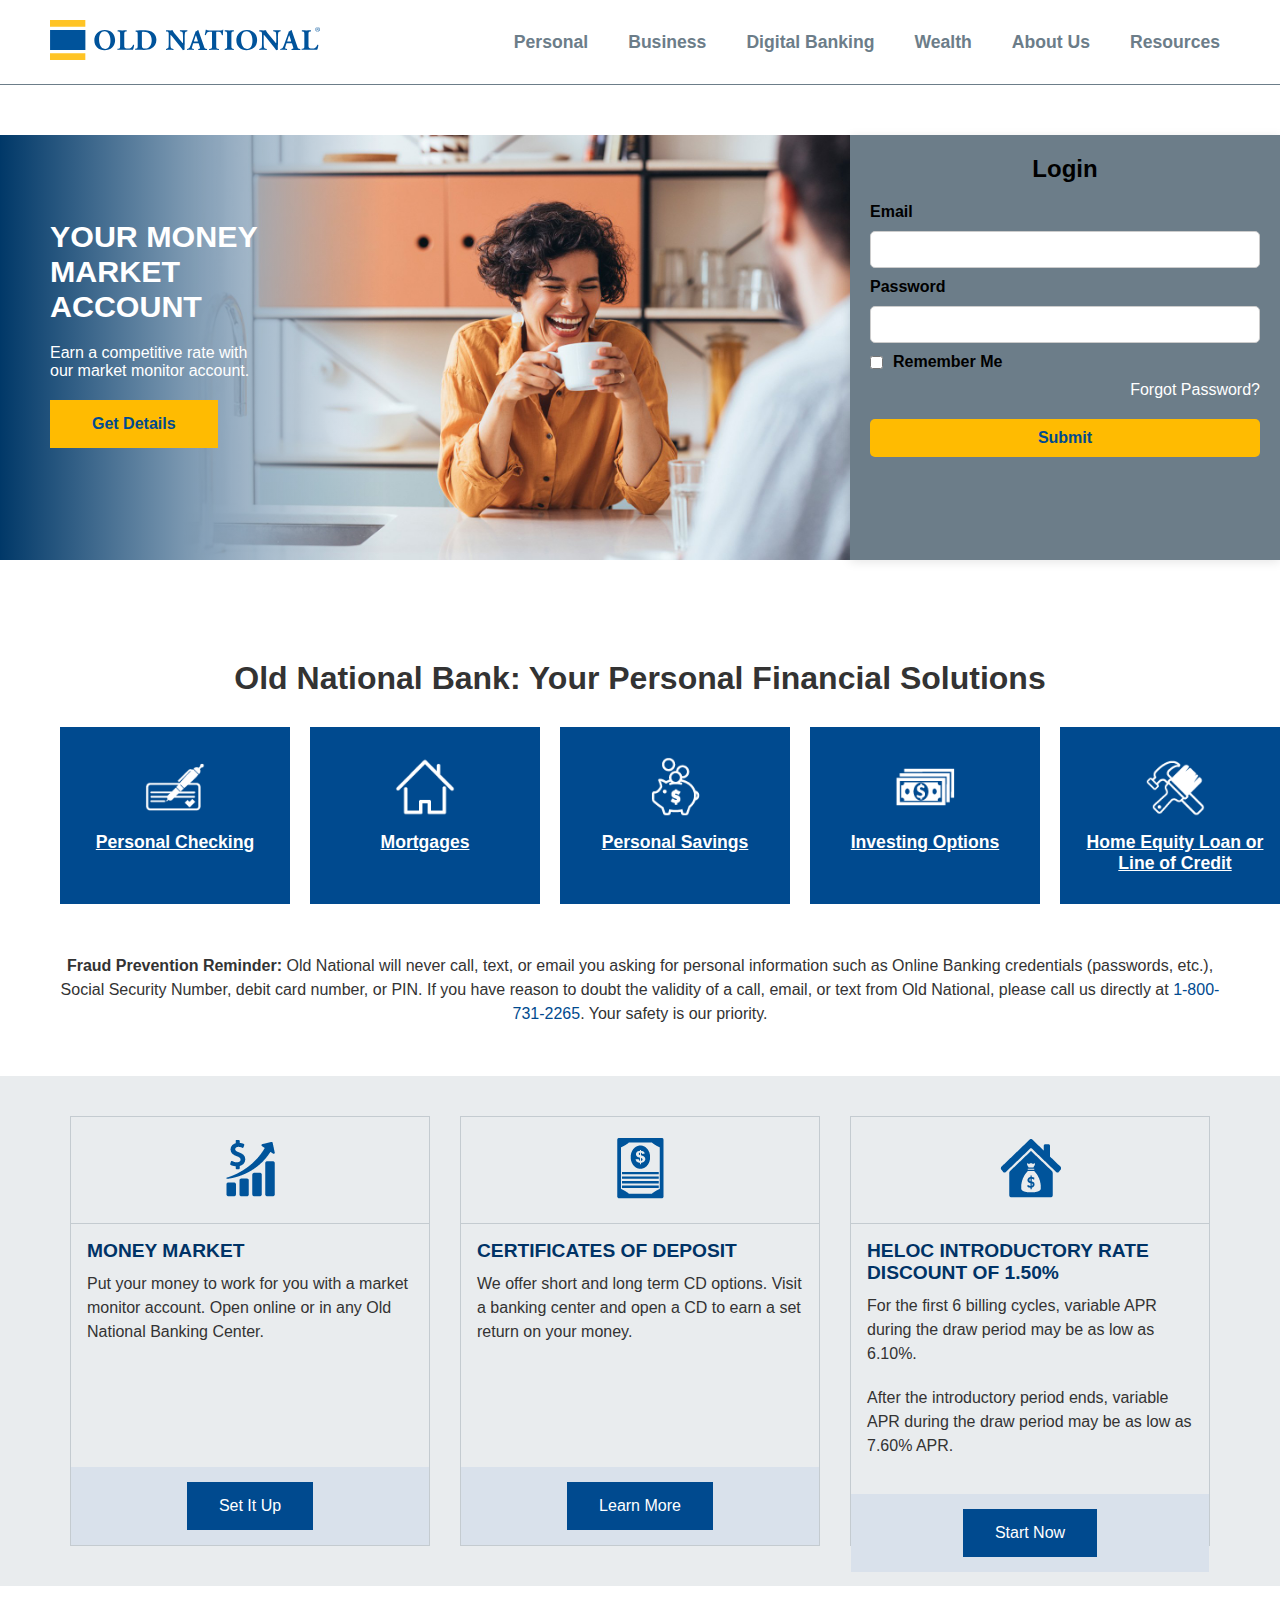
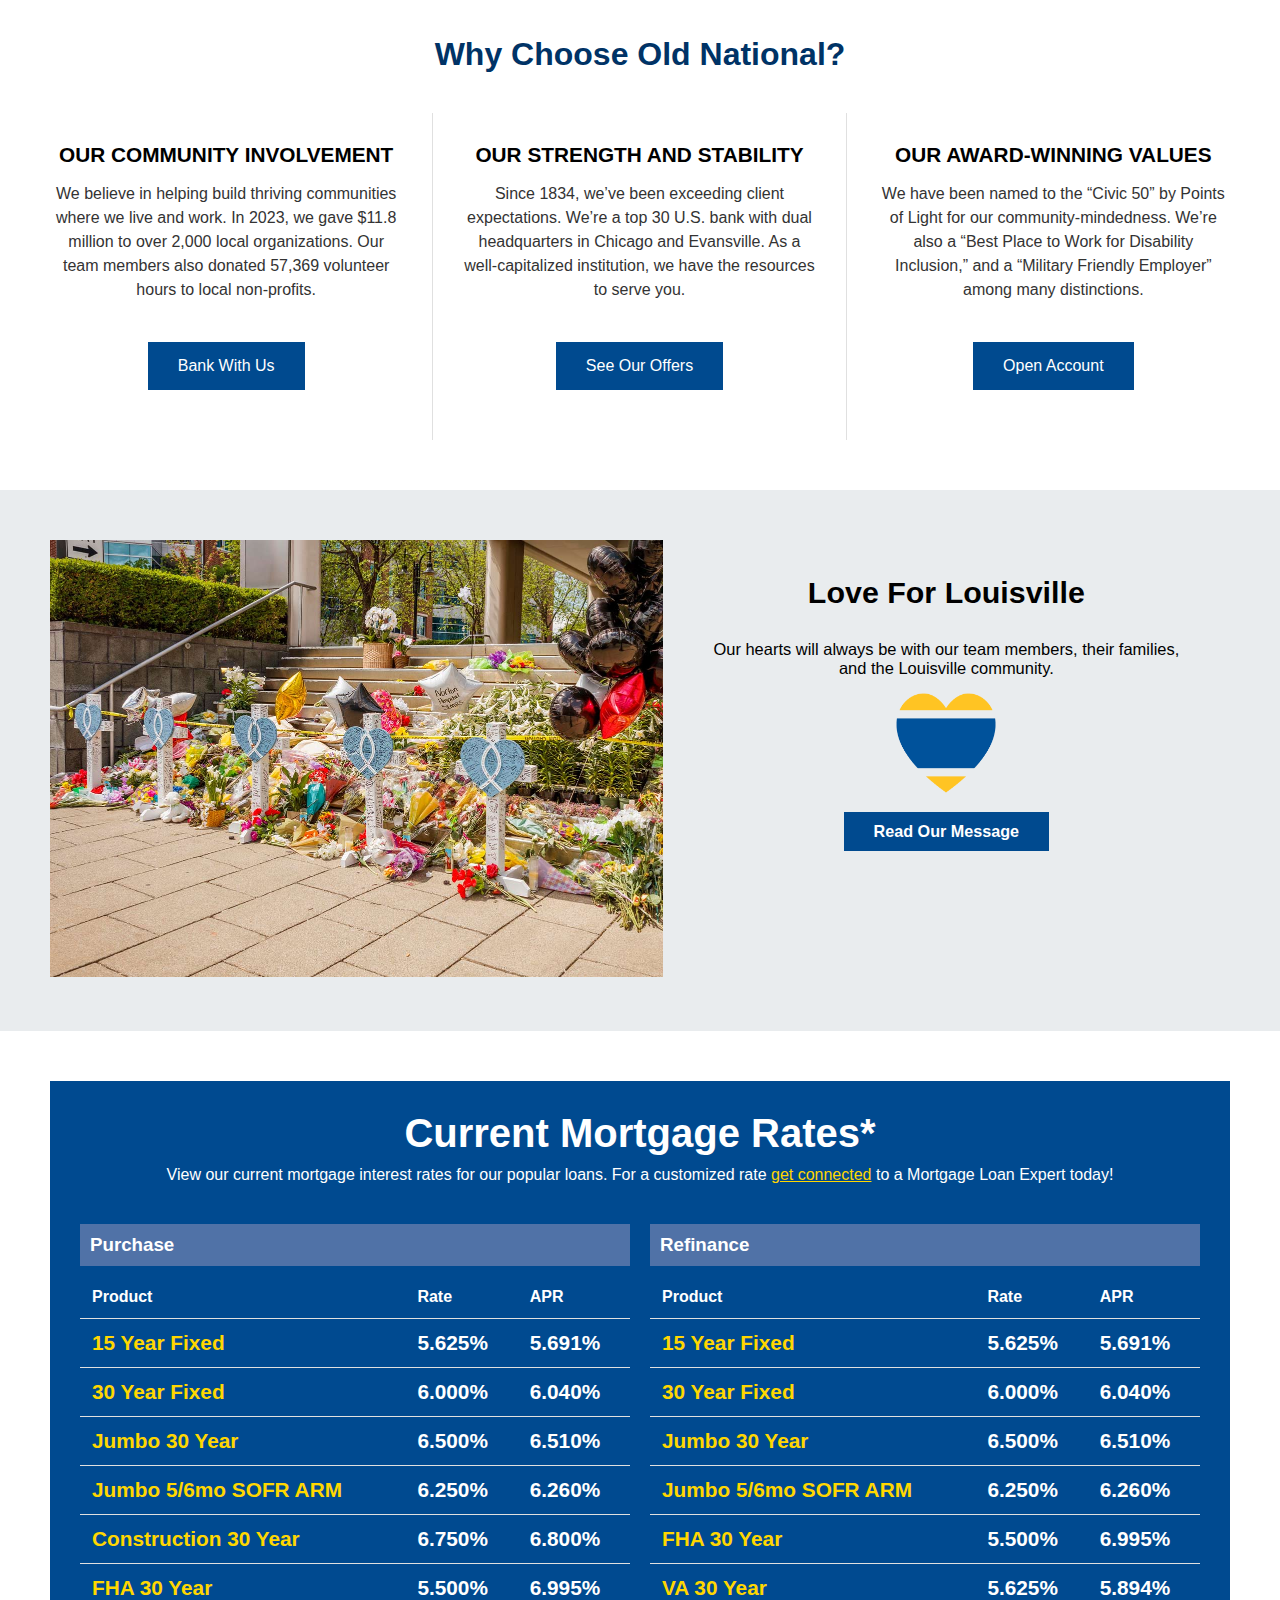
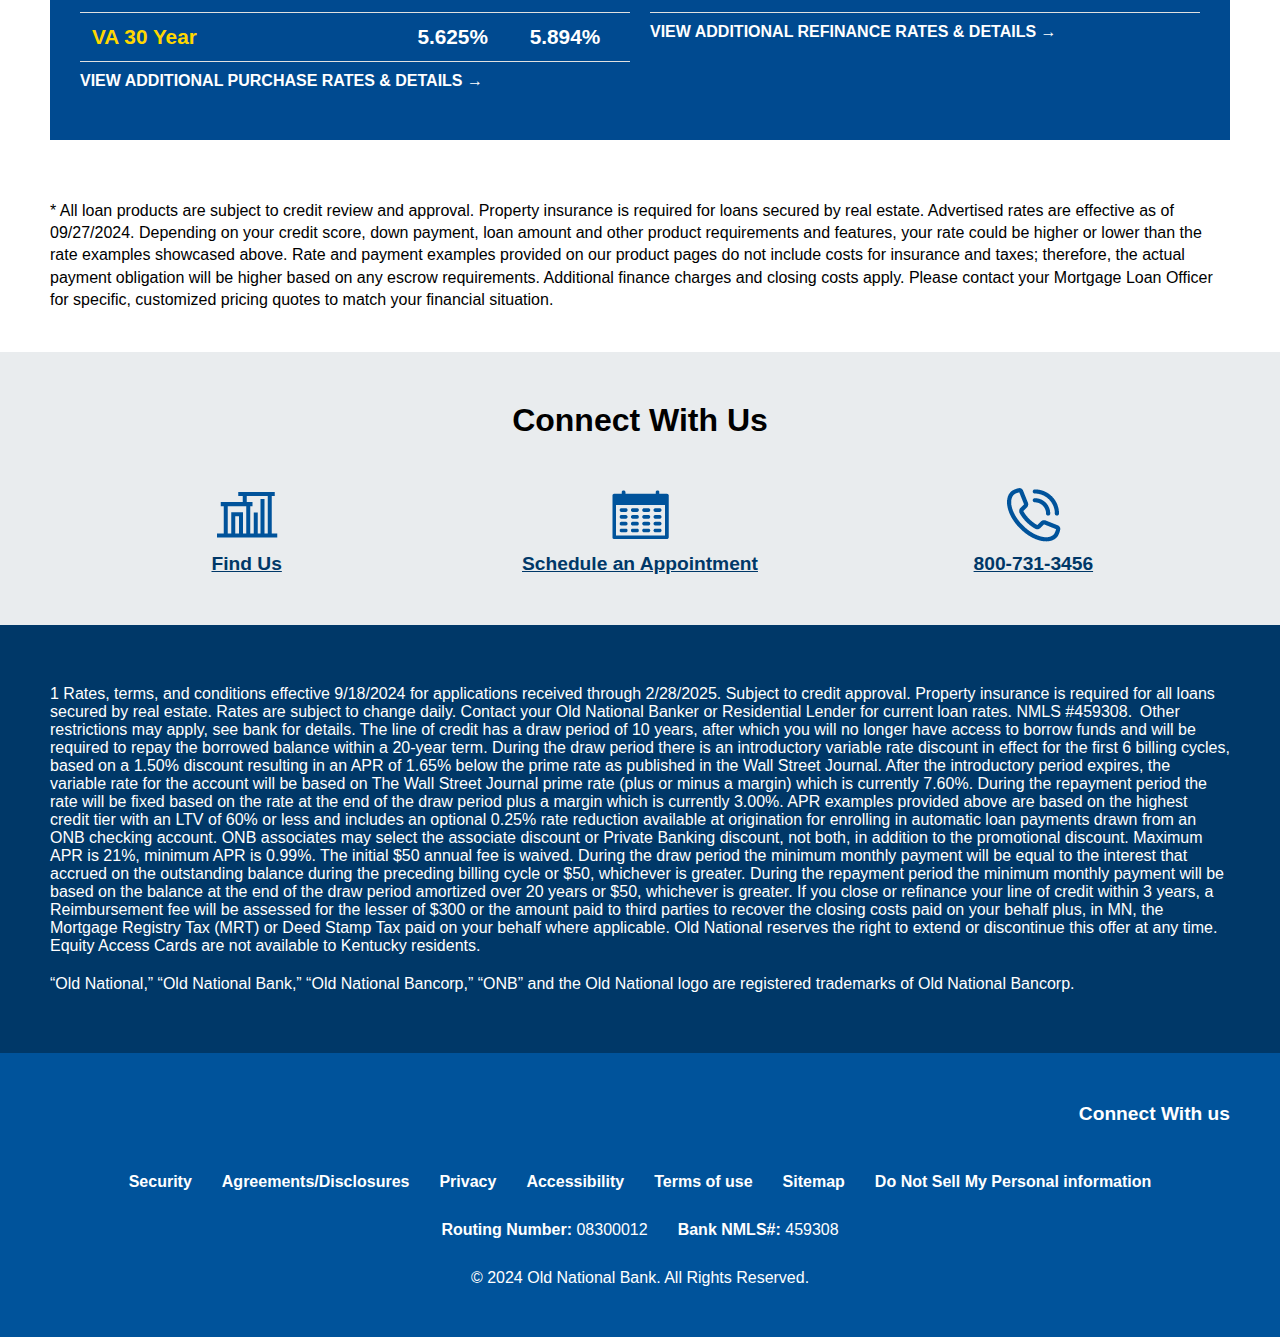
==== commit ac980851: "first commit" ====
--- a/index.html
+++ b/index.html
@@ -300,15 +300,15 @@
   <h2>Connect With Us</h2>
   <div class="flex2">
       <div>
-           <img src="/image/find-us_70x70.png" alt="">
+           <img src="/assets/image/find-us_70x70.png" alt="">
           <p><a href="#">Find Us</a></p>
       </div>
       <div>
-          <img src="/image/schedule-appointment_70x70.png" alt="">
+          <img src="/assets/image/schedule-appointment_70x70.png" alt="">
           <p><a href="#">Schedule an Appointment</a></p>
       </div>
       <div>
-          <img src="/image/call-phone_70x70.png" alt="">
+          <img src="/assets/image/call-phone_70x70.png" alt="">
           <p><a href="#">800-731-3456</a></p>
       </div>
   </div>
--- a/css/style.css
+++ b/css/style.css
@@ -621,7 +621,7 @@
       color: black;
     }
     .container12{
-      padding: 30px 10px;
+      padding: 30px 20px;
       margin: 0;
     }
     .container12 h1{
@@ -718,12 +718,12 @@
 text-align: center;
 }
 .allLoan{
-padding: 10px 10px;
+padding: 10px 20px;
 margin-bottom: 30px;
-line-height: 1.4;
+line-height: 1.5;
 }
 .container6{
-padding: 50px 10px;
+padding: 50px 20px;
 background-color: #003868;
 }
 .footer{
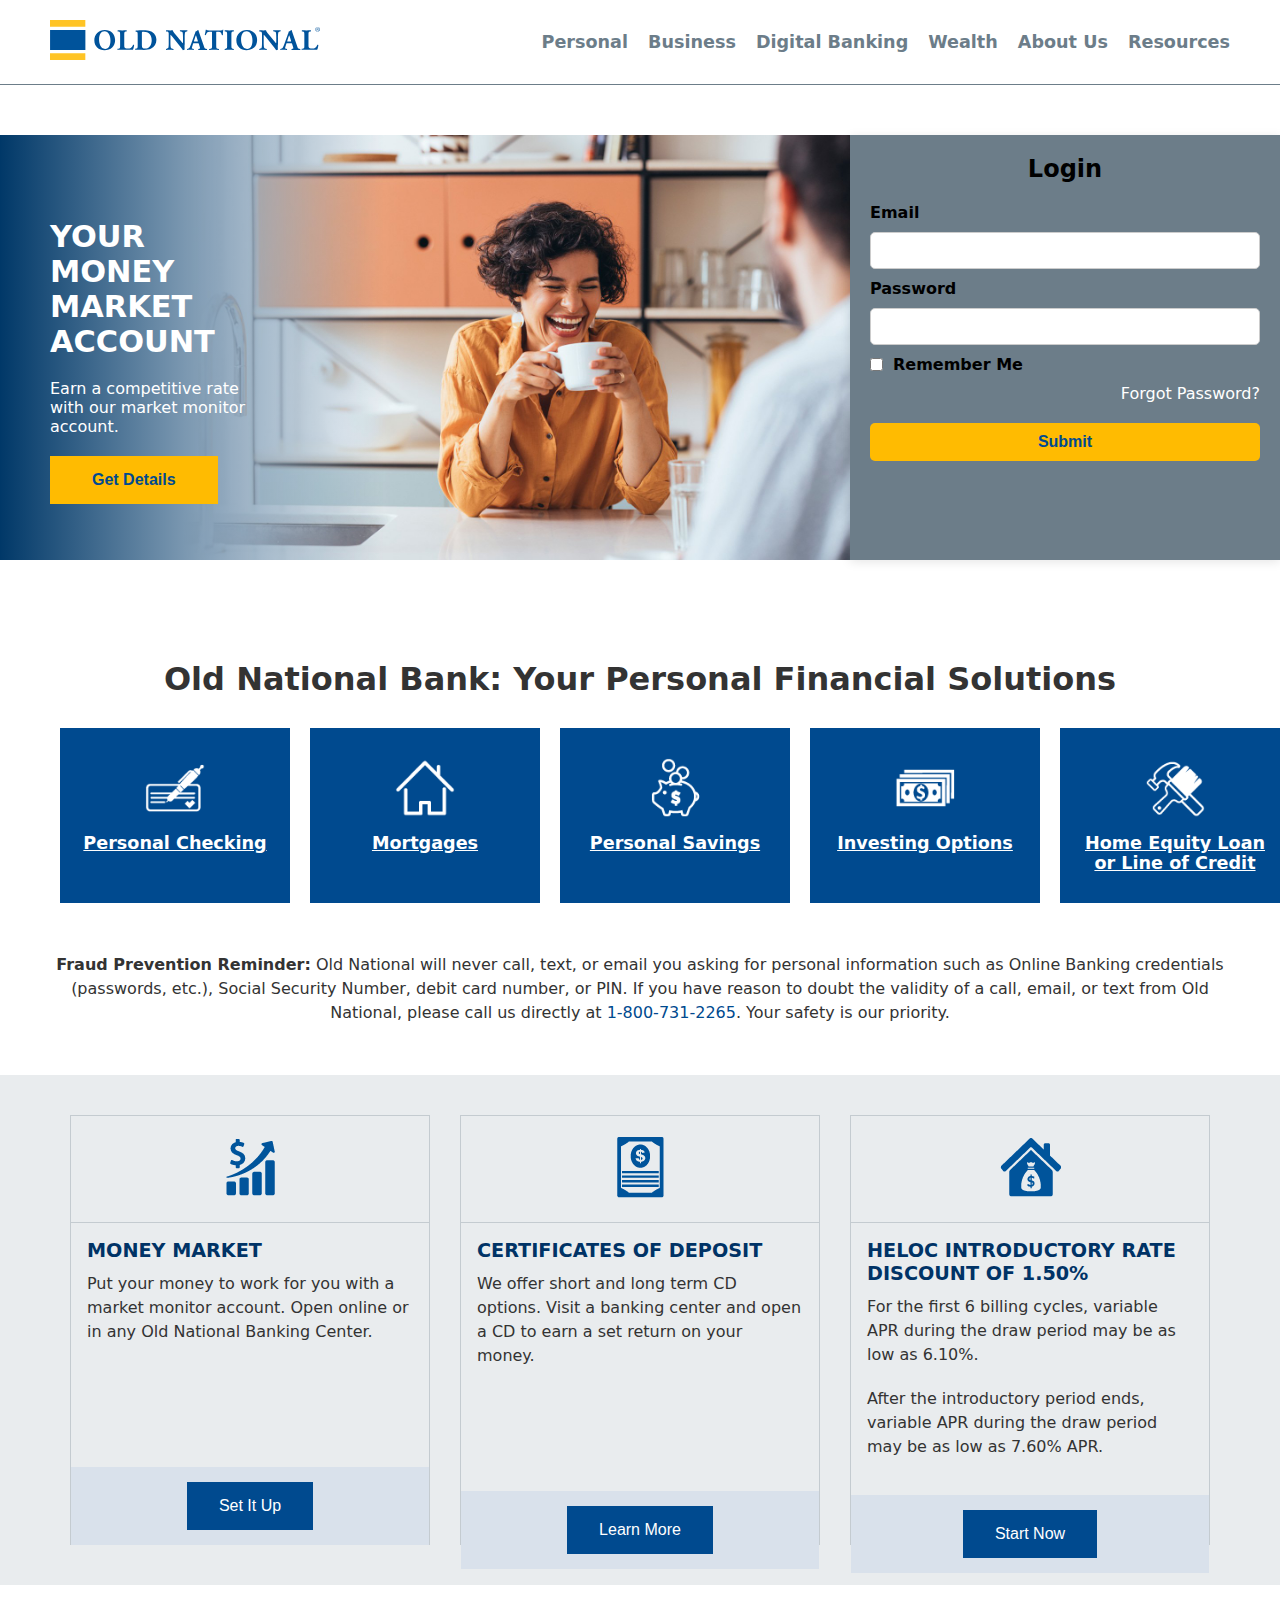
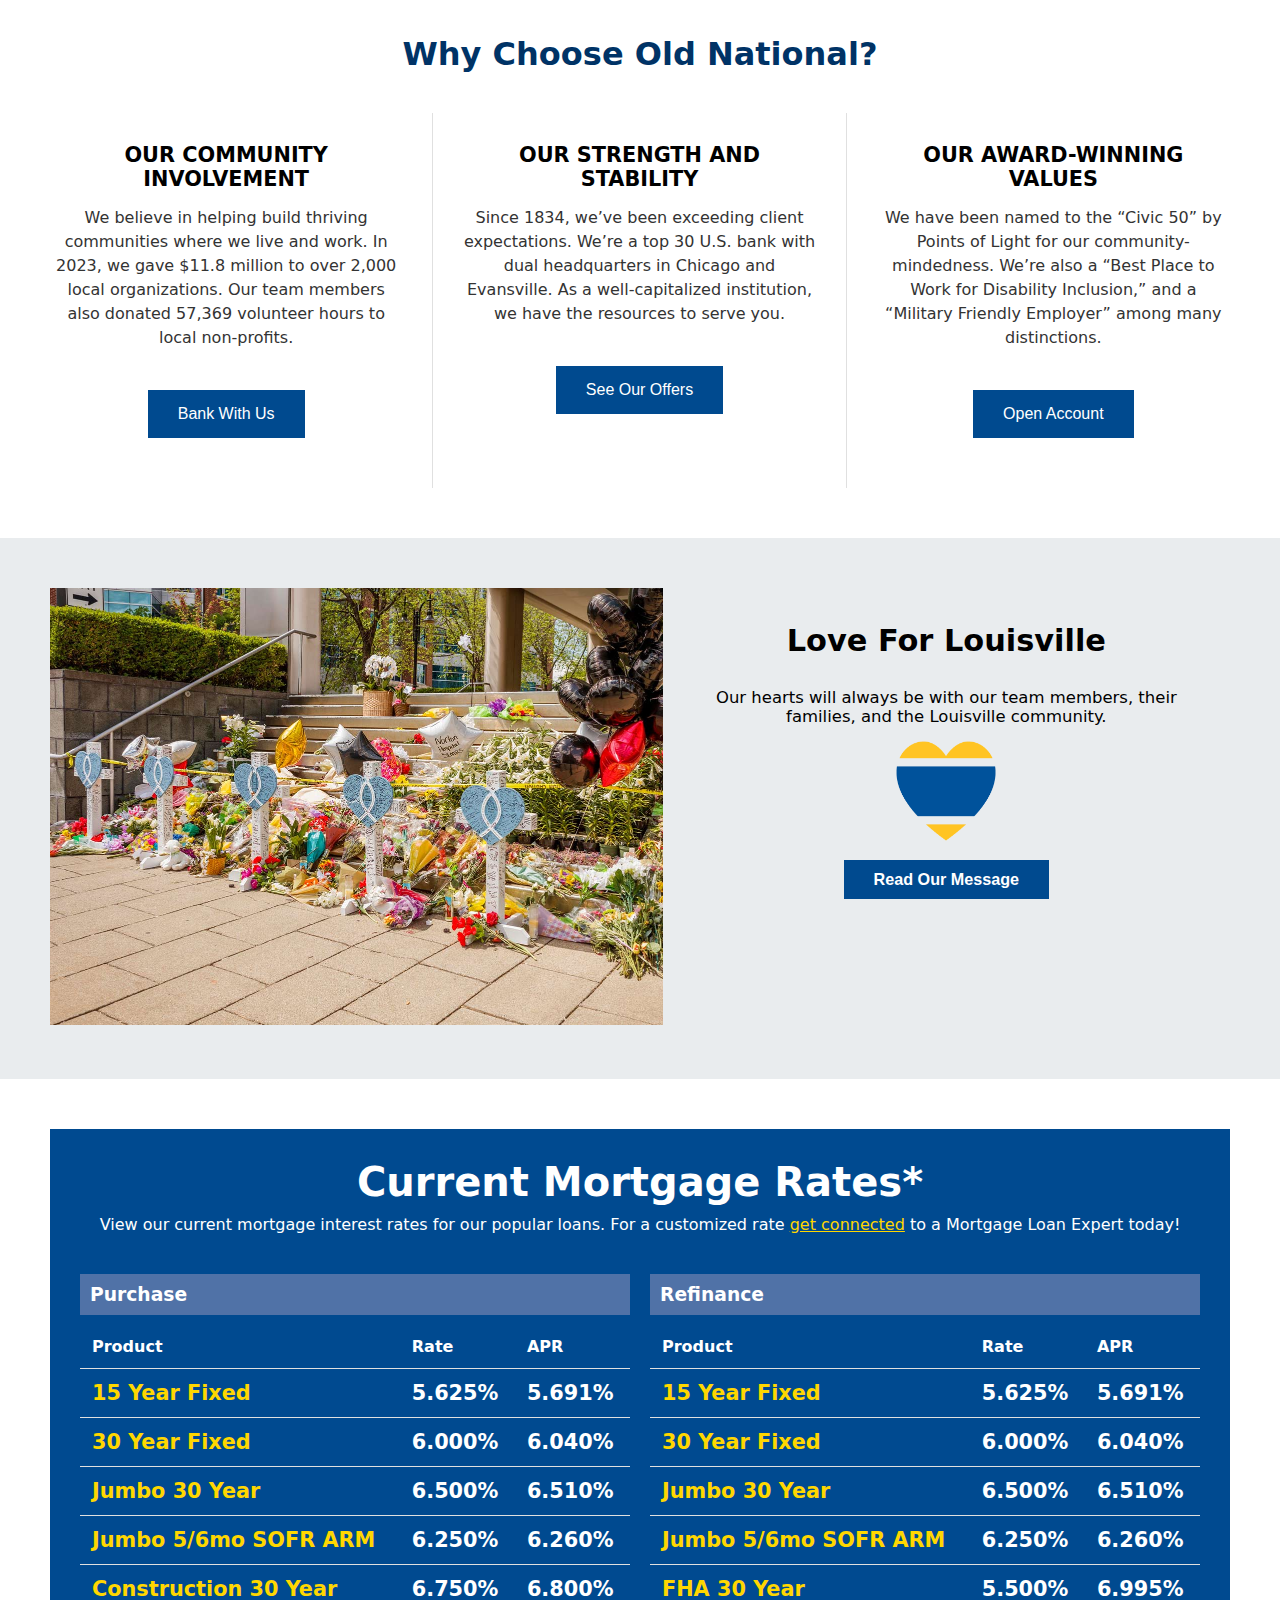
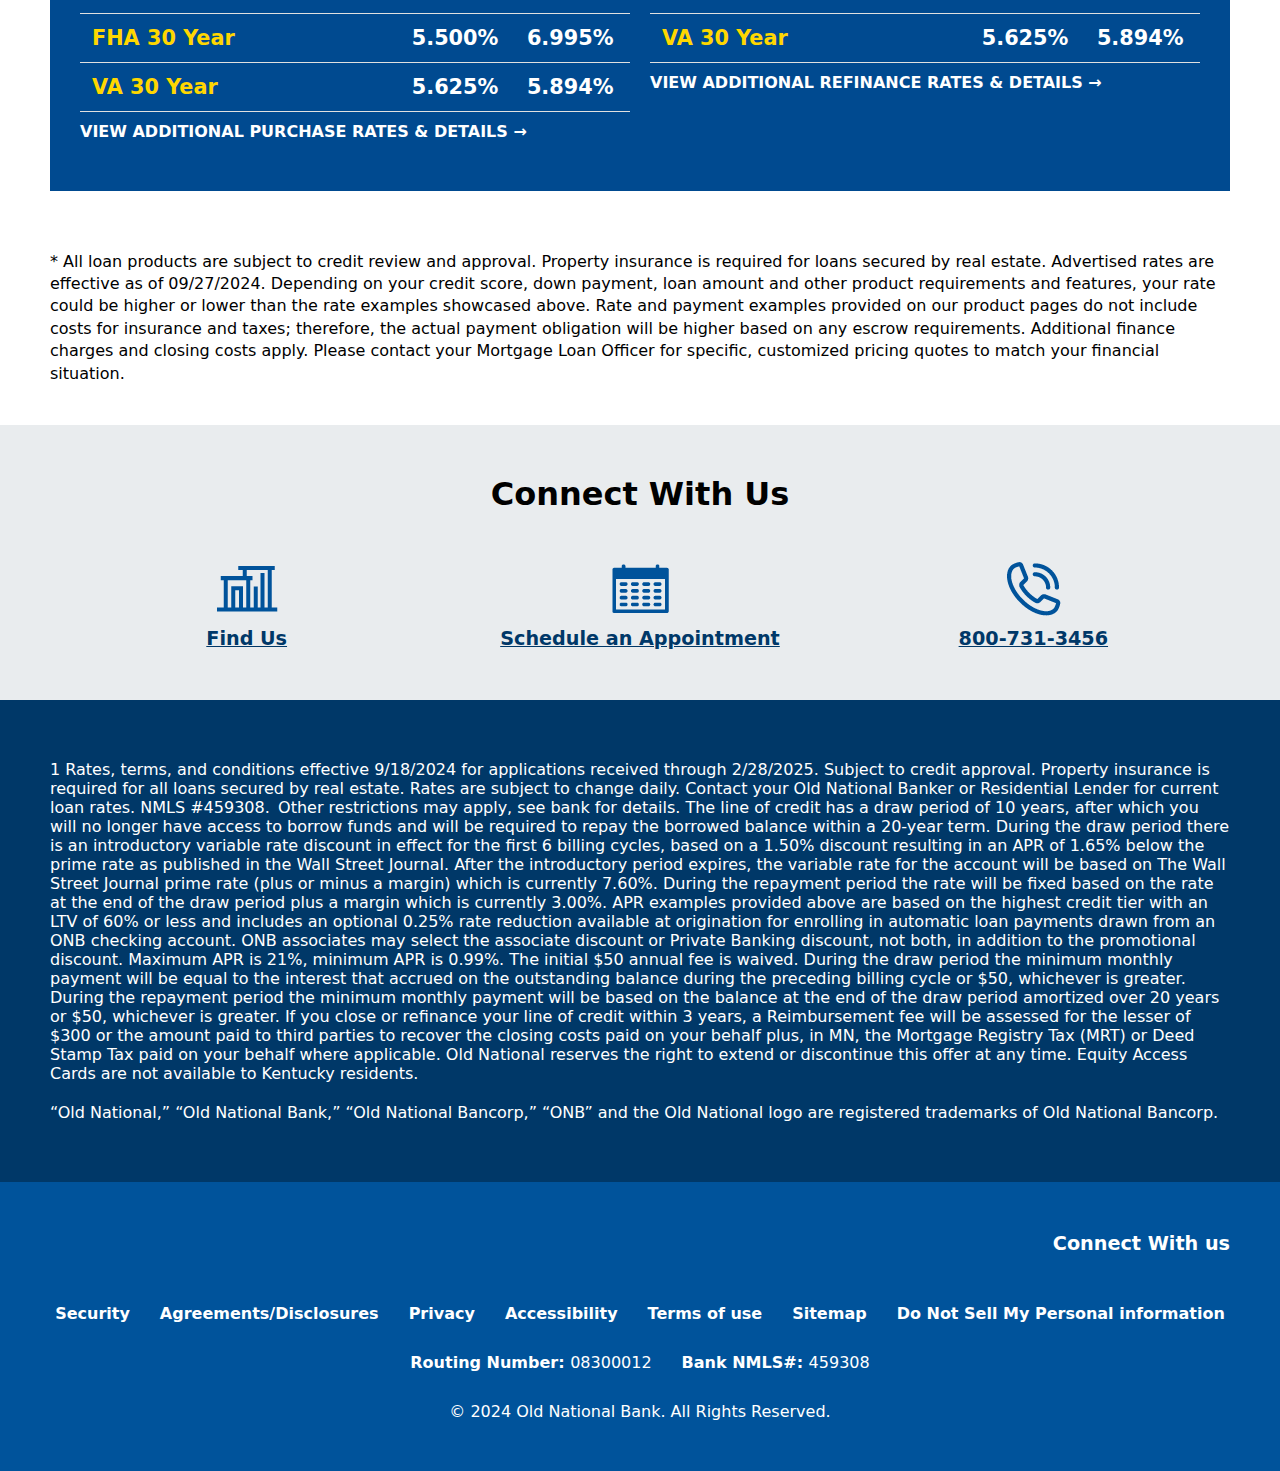
==== commit a76ffa98: "first commit" ====
--- a/index.html
+++ b/index.html
@@ -3,29 +3,147 @@
 <head>
   <meta charset="UTF-8">
   <meta name="viewport" content="width=device-width, initial-scale=1.0">
-  <title>Responsive Navbar</title>
+  <title>Your Trusted Financial Partner | old bank National</title>
+  <link rel="shortcut icon" href="/assets/image/favicon.ico" type="image/x-icon">
   <link rel="stylesheet" href="/css/style.css">
   
 </head>
 <body>
 
   <!-- Navbar Section -->
-  <nav class="navbar">
+  <div class="navbar">
     <div class="logo">
-      <img src="/assets/image/svgexport-2.svg" alt="Logo">
+        <img src="/assets/image/svgexport-2.svg" alt="Logo">
     </div>
     <ul class="nav-links">
-      <li><a href="#">Personal</a></li>
-      <li><a href="#">Business</a></li>
-      <li><a href="#">Digital Banking</a></li>
-      <li><a href="#">Wealth</a></li>
-      <li><a href="#">About Us</a></li>
-      <li><a href="#">Resources</a></li>
+        <li class="dropdown">
+            <a href="#">Personal</a>
+            <ul class="dropdown-content">
+                <li><a href="#">Checking</a></li>
+                <li><a href="#">Savings</a></li>
+                <li><a href="#">Home Loans</a></li>
+                <li><a href="#">Other Loans</a></li>
+                <li><a href="#">Credit Card</a></li>
+                <li><a href="#">Services</a></li>
+                <li><a href="#">Mobile Banking</a></li>
+            </ul>
+        </li>
+        <li class="dropdown">
+            <a href="#">Business</a>
+            <ul class="dropdown-content">
+                <li><a href="#">Small Business Banking</a></li>
+                <li><a href="#">Commercial Banking</a></li>
+                <li><a href="#">Treasury Management</a></li>
+            </ul>
+        </li>
+        <li class="dropdown">
+            <a href="#">Digital Banking</a>
+            <ul class="dropdown-content">
+                <li><a href="#">Get Started</a></li>
+                <li><a href="#">Zelle</a></li>
+                <li><a href="#">Mobile Check Deposit</a></li>
+                <li><a href="#">Manage and Mobile</a></li>
+                <li><a href="#">Make a Loan Payment</a></li>
+            </ul>
+        </li>
+        <li class="dropdown">
+            <a href="#">Wealth</a>
+            <ul class="dropdown-content">
+                <li><a href="#">Personal</a></li>
+                <li><a href="#">Business</a></li>
+                <li><a href="#">Account Access</a></li>
+                <li><a href="#">Insight</a></li>
+            </ul>
+        </li>
+        <li class="dropdown">
+            <a href="#">About Us</a>
+            <ul class="dropdown-content">
+                <li><a href="#">Our Company</a></li>
+                <li><a href="#">Leadership</a></li>
+                <li><a href="#">Community</a></li>
+                <li><a href="#">Careers</a></li>
+            </ul>
+        </li>
+        <li class="dropdown">
+            <a href="#">Resources</a>
+            <ul class="dropdown-content">
+                <li><a href="#">Financial Lifestages</a></li>
+                <li><a href="#">Calculators</a></li>
+                <li><a href="#">Video Tutorials</a></li>
+                <li><a href="#">Insights</a></li>
+            </ul>
+        </li>
     </ul>
     <div class="menu-icon">
-      <span>&#9776;</span>
-    </div>
-  </nav>
+        <span>&#9776;</span>
+    </div>
+</div>
+
+  <!-- Sidebar for Mobile -->
+  <div class="sidebar" id="sidebar">
+    <span class="close-btn" id="closeBtn">&times;</span>
+    <ul>
+        <li class="dropdown">
+            <a href="#" class="dropdown-toggle">Personal</a>
+            <ul class="dropdown-menu cll">
+                <li><a href="#">Checking</a></li>
+                <li><a href="#">Savings</a></li>
+                <li><a href="#">Home Loans</a></li>
+                <li><a href="#">Other Loans</a></li>
+                <li><a href="#">Credit Cards</a></li>
+                <li><a href="#">Services</a></li>
+                <li><a href="#">Private Banking</a></li>
+            </ul>
+        </li>
+        <li class="dropdown">
+            <a href="#" class="dropdown-toggle">Business</a>
+            <ul class="dropdown-menu  cll">
+                <li><a href="#">Small Business Banking</a></li>
+                <li><a href="#">Commercial Banking</a></li>
+                <li><a href="#">Treasury Management</a></li>
+            </ul>
+        </li>
+        <li class="dropdown">
+            <a href="#" class="dropdown-toggle">Digital Banking</a>
+            <ul class="dropdown-menu  cll">
+                <li><a href="#">Get Started</a></li>
+                <li><a href="#">Zelle</a></li>
+                <li><a href="#">Mobile Check Deposit</a></li>
+                <li><a href="#">Manage and Monitor</a></li>
+                <li><a href="#">Make Loan Payment</a></li>
+            </ul>
+        </li>
+        <li class="dropdown">
+            <a href="#" class="dropdown-toggle">Wealth</a>
+            <ul class="dropdown-menu  cll">
+                <li><a href="#">Personal</a></li>
+                <li><a href="#">Business</a></li>
+                <li><a href="#">Account Access</a></li>
+                <li><a href="#">Insight</a></li>
+            </ul>
+        </li>
+        <li class="dropdown">
+            <a href="#" class="dropdown-toggle">About Us</a>
+            <ul class="dropdown-menu  cll">
+                <li><a href="#">Our Company</a></li>
+                <li><a href="#">Leadership Team</a></li>
+                <li><a href="#">Community</a></li>
+                <li><a href="#">Careers</a></li>
+            </ul>
+        </li>
+        <li class="dropdown">
+            <a href="#" class="dropdown-toggle">Resources</a>
+            <ul class="dropdown-menu  cll">
+                <li><a href="#">Financial Lifestages</a></li>
+                <li><a href="#">Calculators</a></li>
+                <li><a href="#">Video Tutorials</a></li>
+                <li><a href="#">Insight</a></li>
+                <li><a href="#">Resources 5</a></li>
+            </ul>
+        </li>
+    </ul>
+  </div>
+
    <div class="secTwo">
     <img src="/assets/image/gettyimages-1421336530_1920x960.jpg" alt="" class="obj1">
     <div class="overlay"></div>
@@ -88,18 +206,6 @@
 </div>
 
    
-  <!-- Sidebar for Mobile -->
-  <div class="sidebar" id="sidebar">
-    <span class="close-btn" id="closeBtn">&times;</span>
-    <ul>
-      <li><a href="#">Personal</a></li>
-      <li><a href="#">Business</a></li>
-      <li><a href="#">Digital Banking</a></li>
-      <li><a href="#">Wealth</a></li>
-      <li><a href="#">About Us</a></li>
-      <li><a href="#">Resources</a></li>
-    </ul>
-  </div>
   <div class="container2">
     <div class="card2">
             <div class="icon">
@@ -363,6 +469,18 @@
     document.getElementById('closeBtn').addEventListener('click', function() {
       document.getElementById('sidebar').style.width = '0';
     });
+
+    document.addEventListener("DOMContentLoaded", function() {
+    const dropdownToggles = document.querySelectorAll('.dropdown-toggle');
+    
+    dropdownToggles.forEach(toggle => {
+        toggle.addEventListener('click', function(e) {
+            e.preventDefault();
+            const parent = this.parentElement;
+            parent.classList.toggle('open');
+        });
+    });
+});
   </script>
 
 </body>
--- a/css/style.css
+++ b/css/style.css
@@ -4,7 +4,7 @@
     box-sizing: border-box;
 }
 body {
-    font-family: Arial, sans-serif;
+    font-family: system-ui, -apple-system, BlinkMacSystemFont, 'Segoe UI', Roboto, Oxygen, Ubuntu, Cantarell, 'Open Sans', 'Helvetica Neue', sans-serif;
   }
 
   .navbar {
@@ -28,7 +28,7 @@
   }
 
   .nav-links li {
-    margin: 0 10px;
+    position: relative;
   }
 
   .nav-links li a {
@@ -49,7 +49,40 @@
     font-size: 30px;
     cursor: pointer;
   }
-
+  /* Dropdown Menu */
+.dropdown-content {
+  display: none;
+  position: absolute;
+  background-color: #f9f9f9;
+  width: 160px;
+  box-shadow: 0 8px 16px rgba(0, 0, 0, 0.2);
+  z-index: 1;
+  top: 100%;
+}
+
+.dropdown-content li {
+  list-style-type: none;
+}
+
+.dropdown-content li a {
+  color: black;
+  padding: 12px;
+  font-weight: normal;
+  text-decoration: none;
+  display: block;
+  font-size: 0.8rem;
+}
+
+.dropdown-content li a:hover {
+  background-color: #ddd;
+}
+
+/* Show the dropdown on hover */
+.dropdown:hover .dropdown-content {
+  display: block;
+}
+
+  
   /* Sidebar Styles */
   .sidebar {
     height: 100%;
@@ -592,6 +625,13 @@
     .navbar{
       padding: 10px 10px;
     }
+    .dropdown-menu {
+      display: none;
+  }
+ 
+  .dropdown.open .dropdown-menu {
+      display: block;
+  }
     .menu-icon {
       display: block;
     }
@@ -745,4 +785,7 @@
 .footer4{
   text-align: start;
 }
-}
+.cll a{
+  color: blue;
+}
+}
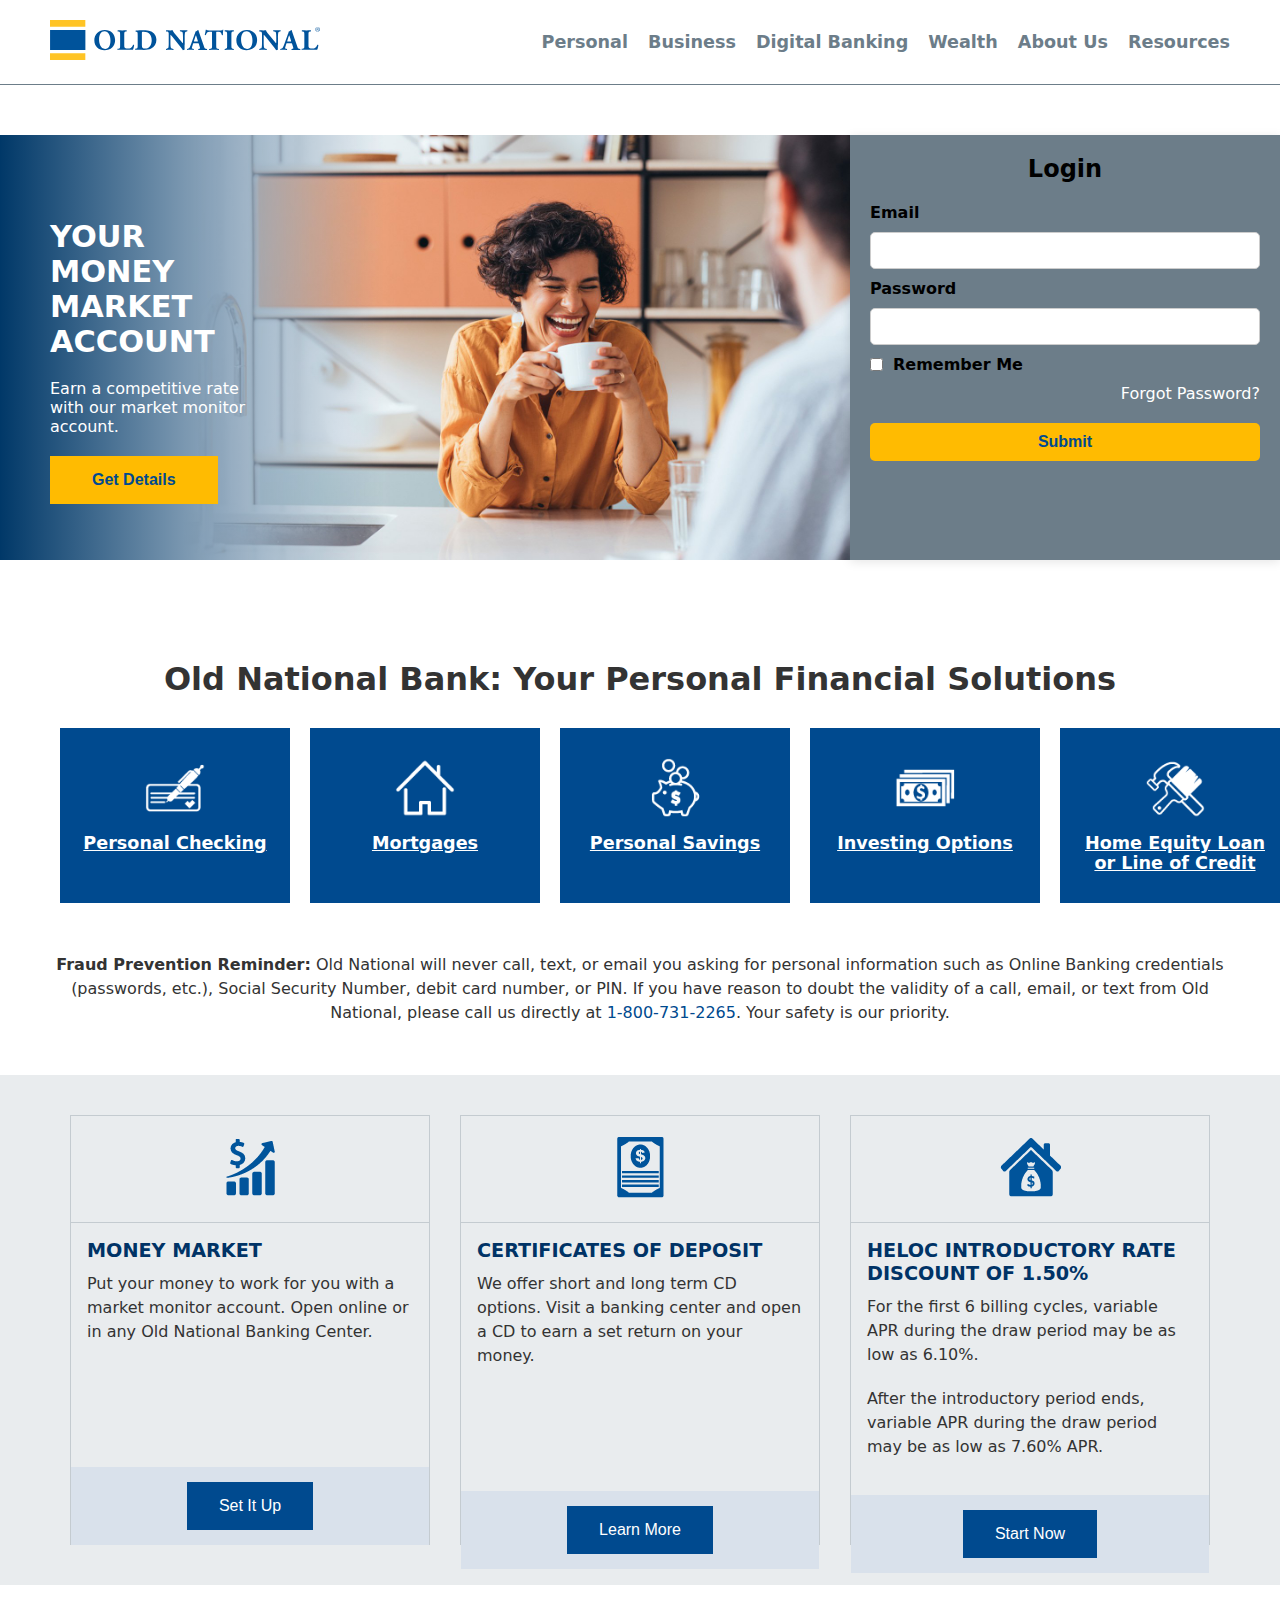
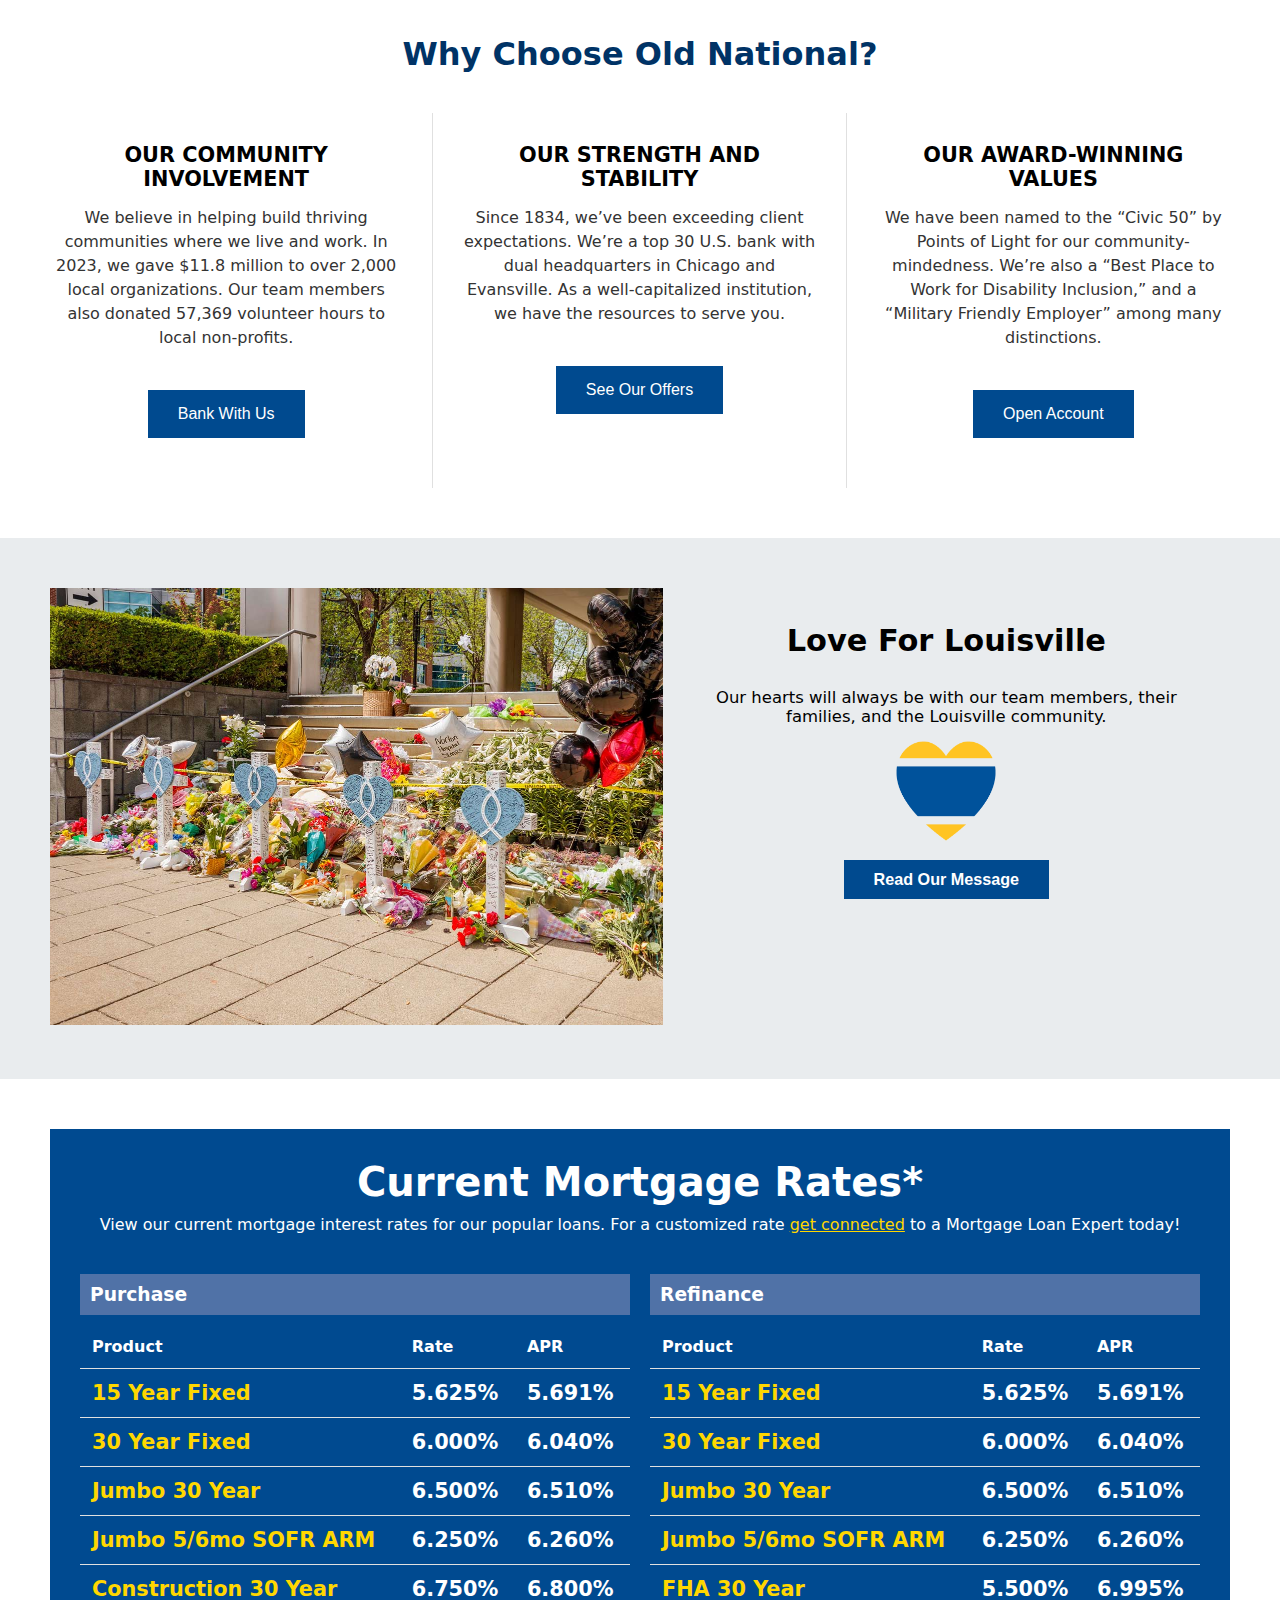
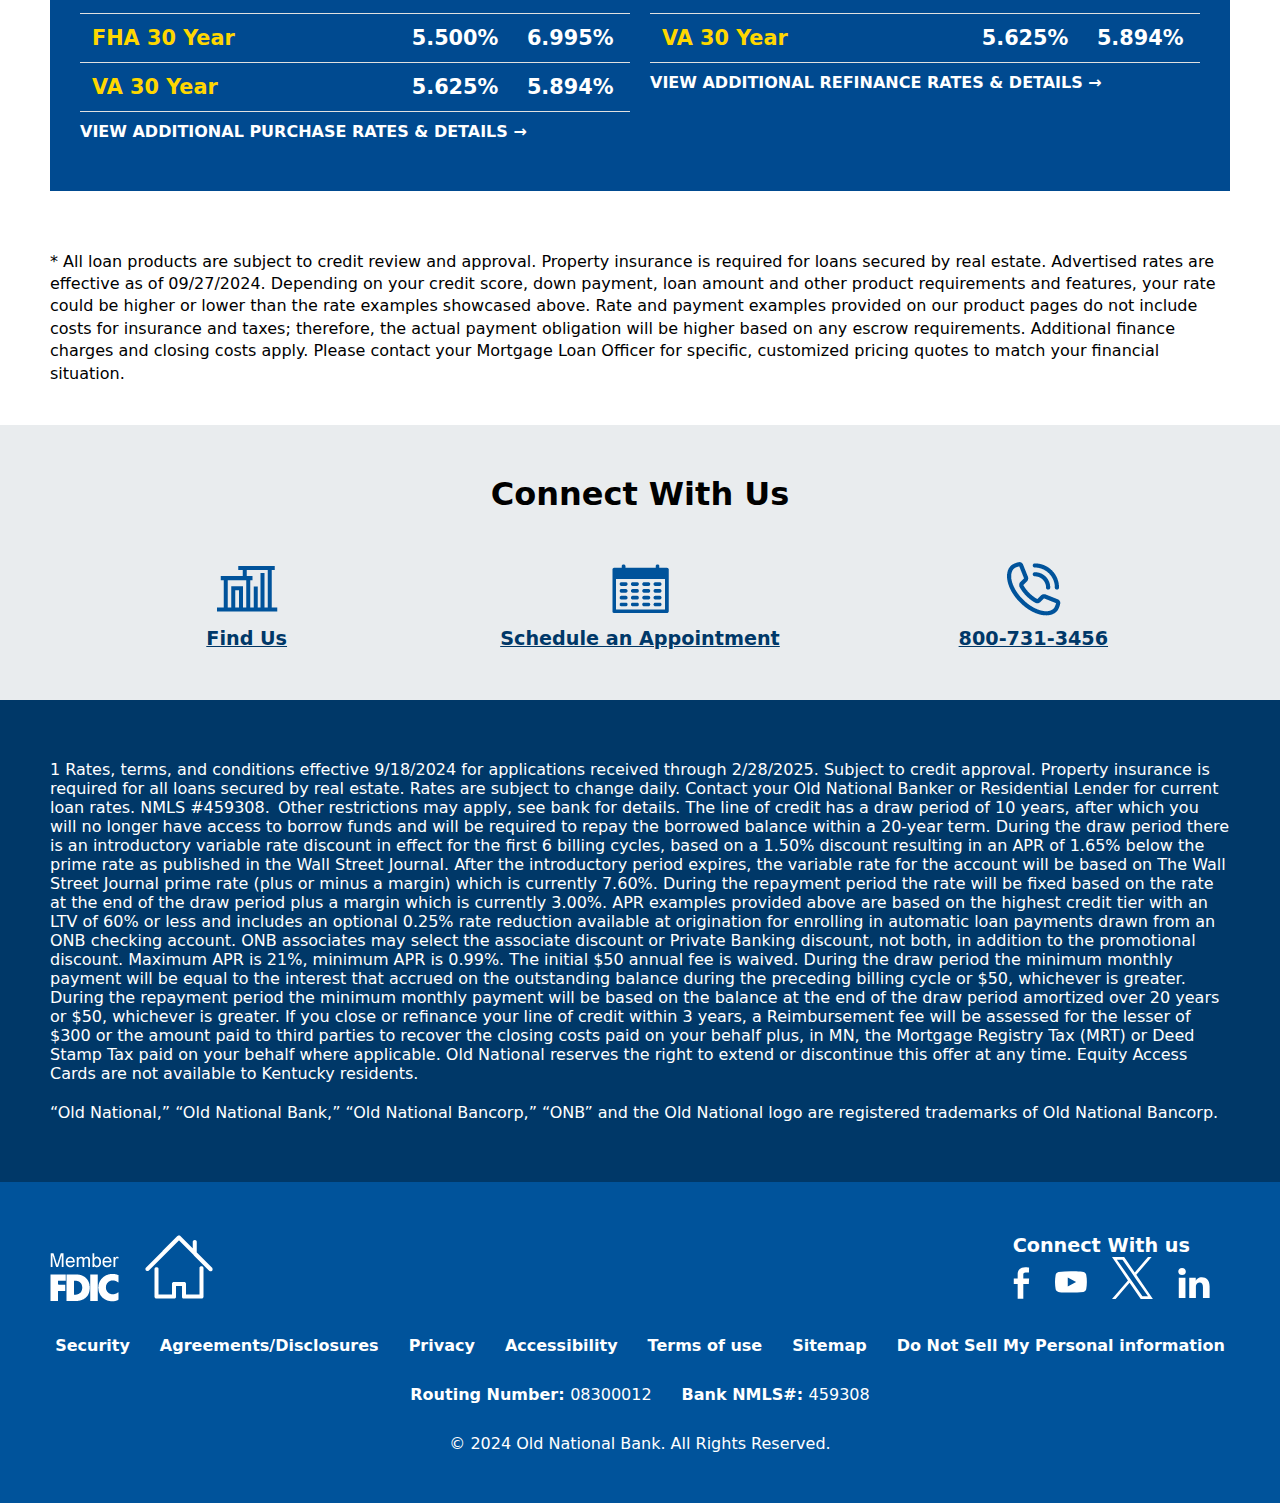
==== commit 14b22bac: "first commit" ====
--- a/index.html
+++ b/index.html
@@ -13,7 +13,9 @@
   <!-- Navbar Section -->
   <div class="navbar">
     <div class="logo">
-        <img src="/assets/image/svgexport-2.svg" alt="Logo">
+        <a href="./index.html">
+        <img src="./assets/image/svgexport-2.svg" alt="Logo">
+    </a>
     </div>
     <ul class="nav-links">
         <li class="dropdown">
@@ -56,7 +58,7 @@
             </ul>
         </li>
         <li class="dropdown">
-            <a href="#">About Us</a>
+            <a href="./pages/about.html">About Us</a>
             <ul class="dropdown-content">
                 <li><a href="#">Our Company</a></li>
                 <li><a href="#">Leadership</a></li>
@@ -123,7 +125,7 @@
             </ul>
         </li>
         <li class="dropdown">
-            <a href="#" class="dropdown-toggle">About Us</a>
+            <a href="./pages/about.html" class="dropdown-toggle">About Us</a>
             <ul class="dropdown-menu  cll">
                 <li><a href="#">Our Company</a></li>
                 <li><a href="#">Leadership Team</a></li>
@@ -145,7 +147,7 @@
   </div>
 
    <div class="secTwo">
-    <img src="/assets/image/gettyimages-1421336530_1920x960.jpg" alt="" class="obj1">
+    <img src="./assets/image/gettyimages-1421336530_1920x960.jpg" alt="" class="obj1">
     <div class="overlay"></div>
     <div class="OverlayText">
       <h2>YOUR MONEY MARKET ACCOUNT</h2>
@@ -178,23 +180,23 @@
 
     <div class="card-container">
         <div class="card">
-            <img src="/assets/image/order-checks-white_70x70.png" alt="Personal Checking">
+            <img src="./assets/image/order-checks-white_70x70.png" alt="Personal Checking">
             <p> <a href="">Personal Checking</a></p>
         </div>
         <div class="card">
-            <img src="/assets/image/house-white_70x70.png" alt="Mortgages">
+            <img src="./assets/image/house-white_70x70.png" alt="Mortgages">
             <p><a href=""> Mortgages </a></p>
         </div>
         <div class="card">
-            <img src="/assets/image/personal-savings-icon.png" alt="Personal Savings">
+            <img src="./assets/image/personal-savings-icon.png" alt="Personal Savings">
             <p><a href="">Personal Savings </a> </p>
         </div>
         <div class="card">
-            <img src="/assets/image/dollar-white_70x70.png" alt="Investing Options">
+            <img src="./assets/image/dollar-white_70x70.png" alt="Investing Options">
             <p><a href="">Investing Options</a> </p>
         </div>
         <div class="card">
-            <img src="/assets/image/heloc-icon-white.png" alt="Home Equity Loan or Line of Credit">
+            <img src="./assets/image/heloc-icon-white.png" alt="Home Equity Loan or Line of Credit">
             <p><a href=""> Home Equity Loan or Line of Credit </a></p>
         </div>
     </div>
@@ -209,7 +211,7 @@
   <div class="container2">
     <div class="card2">
             <div class="icon">
-            <img src="/assets/image/money-market_70x70.png" alt="Money Market">
+            <img src="./assets/image/money-market_70x70.png" alt="Money Market">
         </div>
         <div class="moneyMarket">
         <h3>MONEY MARKET</h3>
@@ -222,7 +224,7 @@
 
     <div class="card2">
         <div class="icon">
-            <img src="/assets/image/cd-options_70x70.png" alt="Certificates of Deposit">
+            <img src="./assets/image/cd-options_70x70.png" alt="Certificates of Deposit">
         </div>
         <div class="certificate">
         <h3>CERTIFICATES OF DEPOSIT</h3>
@@ -235,7 +237,7 @@
 
     <div class="card2">
         <div class="icon">
-            <img src="/assets/image/heloc-discount_70x70.png" alt="HELOC Introductory Rate">
+            <img src="./assets/image/heloc-discount_70x70.png" alt="HELOC Introductory Rate">
         </div>
         <div class="heloc">
         <h3>HELOC INTRODUCTORY RATE DISCOUNT OF 1.50%</h3>
@@ -279,13 +281,13 @@
 </div>
 <div class="container4">
   <div>
-      <img src="/assets/image/2430807-love-for-louisville-1225x873.jpg" alt="">
+      <img src="./assets/image/2430807-love-for-louisville-1225x873.jpg" alt="">
   </div>
   <div class="container4Text">
       <h2>Love For Louisville</h2>
       <p>Our hearts will always be with our team members, their families, and the Louisville community.</p>
       <div class="onbImg">
-      <img src="/assets/image/onb-heart_388x345.png" alt="" width="50%">
+      <img src="./assets/image/onb-heart_388x345.png" alt="" width="50%">
   </div> 
       <button>Read Our Message</button>
   </div>
@@ -406,15 +408,15 @@
   <h2>Connect With Us</h2>
   <div class="flex2">
       <div>
-           <img src="/assets/image/find-us_70x70.png" alt="">
+           <img src="./assets/image/find-us_70x70.png" alt="">
           <p><a href="#">Find Us</a></p>
       </div>
       <div>
-          <img src="/assets/image/schedule-appointment_70x70.png" alt="">
+          <img src="./assets/image/schedule-appointment_70x70.png" alt="">
           <p><a href="#">Schedule an Appointment</a></p>
       </div>
       <div>
-          <img src="/assets/image/call-phone_70x70.png" alt="">
+          <img src="./assets/image/call-phone_70x70.png" alt="">
           <p><a href="#">800-731-3456</a></p>
       </div>
   </div>
@@ -428,17 +430,17 @@
 <div class="footer">
     <div class="footerFirst">
         <div>
-            <img src="/image/fdic_member-white.png" alt="">
-            <img src="/image/house-white_70x70.png" alt="">
+            <img src="./assets/image/fdic_member-white (1).png" alt="">
+            <img src="./assets/image/house-white_70x70.png" alt="">
         </div>
         <div>
             <h3>
                 Connect With us
             </h3>
-            <img src="/image/svgexport-4.svg" alt="">
-            <img src="/image/svgexport-5.svg" alt="">
-            <img src="/image/svgexport-6.svg" alt="">
-            <img src="/image/svgexport-7.svg" alt="">
+            <img src="./assets/image/svgexport-4.svg" alt="">
+            <img src="./assets/image/svgexport-5.svg" alt="">
+            <img src="./assets/image/svgexport-6.svg" alt="">
+            <img src="./assets/image/svgexport-7.svg" alt="">
         </div>
     </div>
     <div class="footer2">
--- a/css/style.css
+++ b/css/style.css
@@ -94,6 +94,7 @@
     overflow-x: hidden;
     transition: 0.5s;
     padding-top: 60px;
+    z-index: 1000;
   }
 
   .sidebar a {
